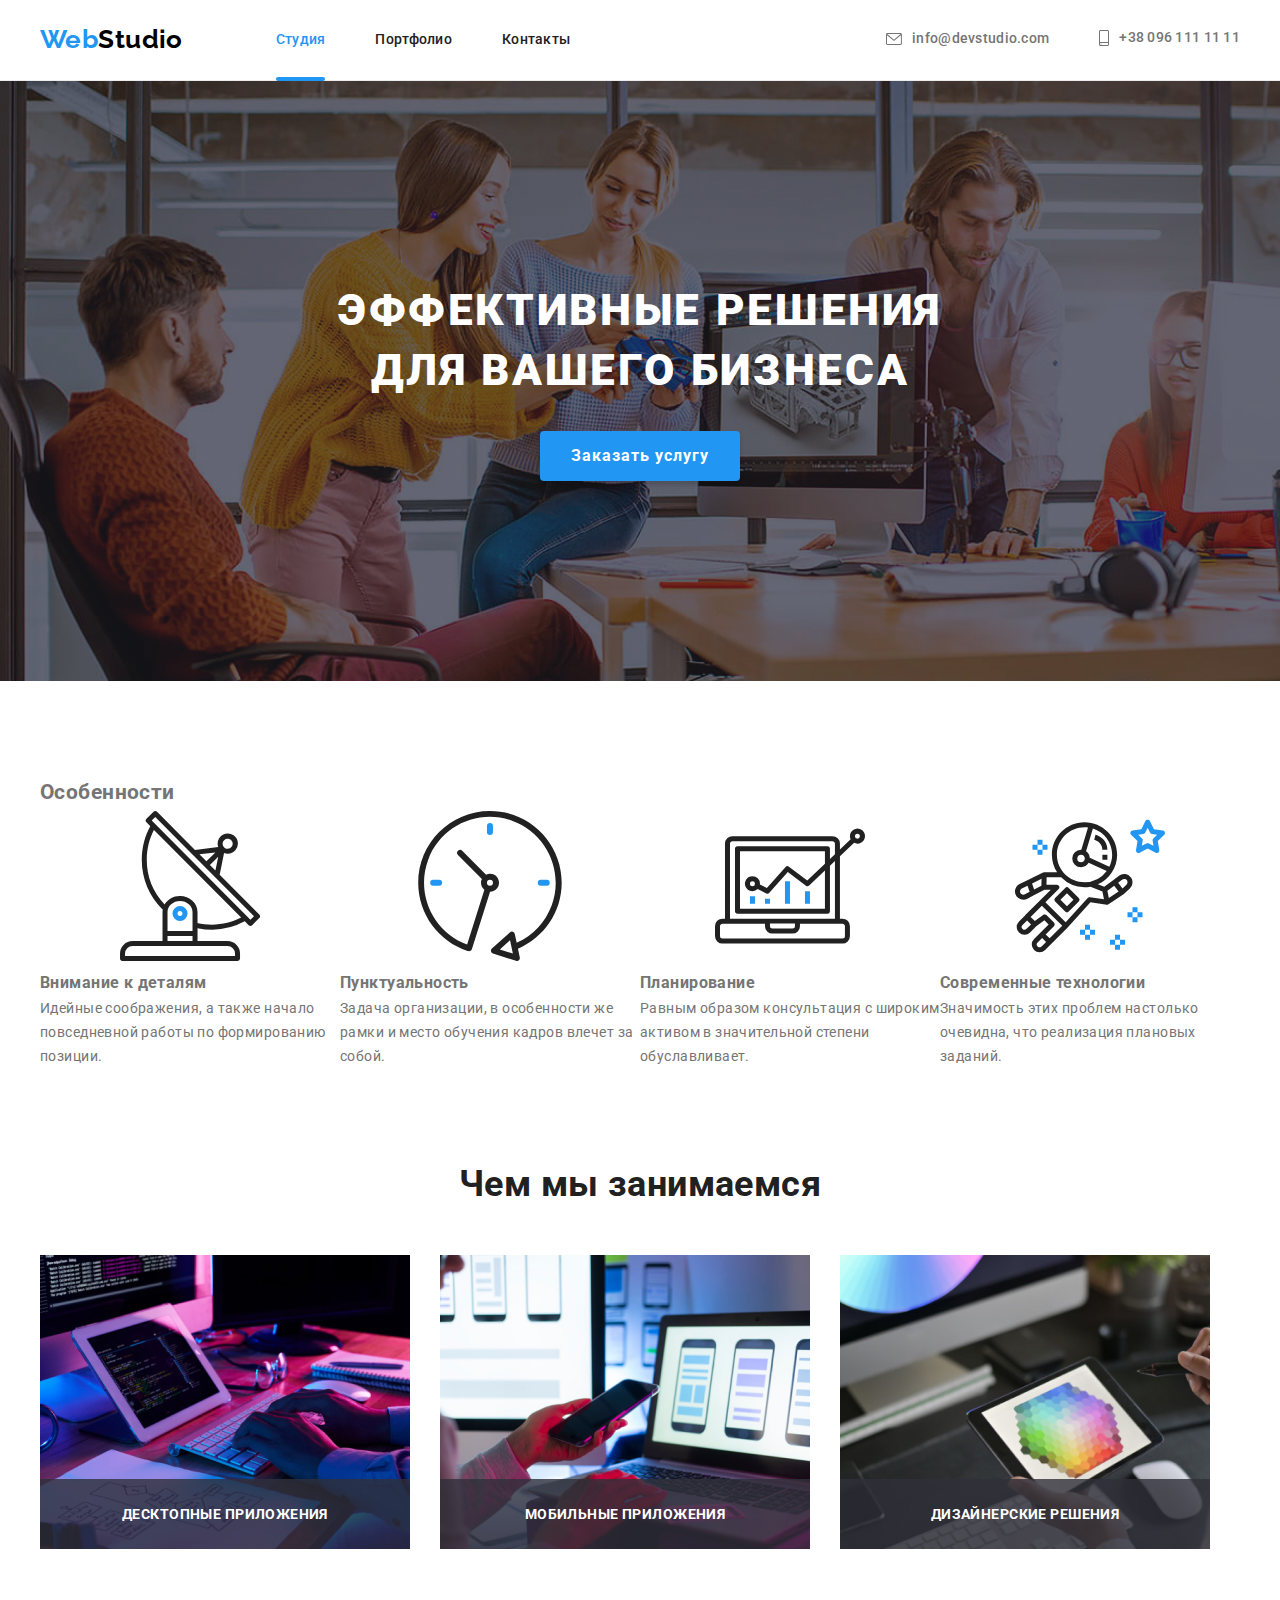
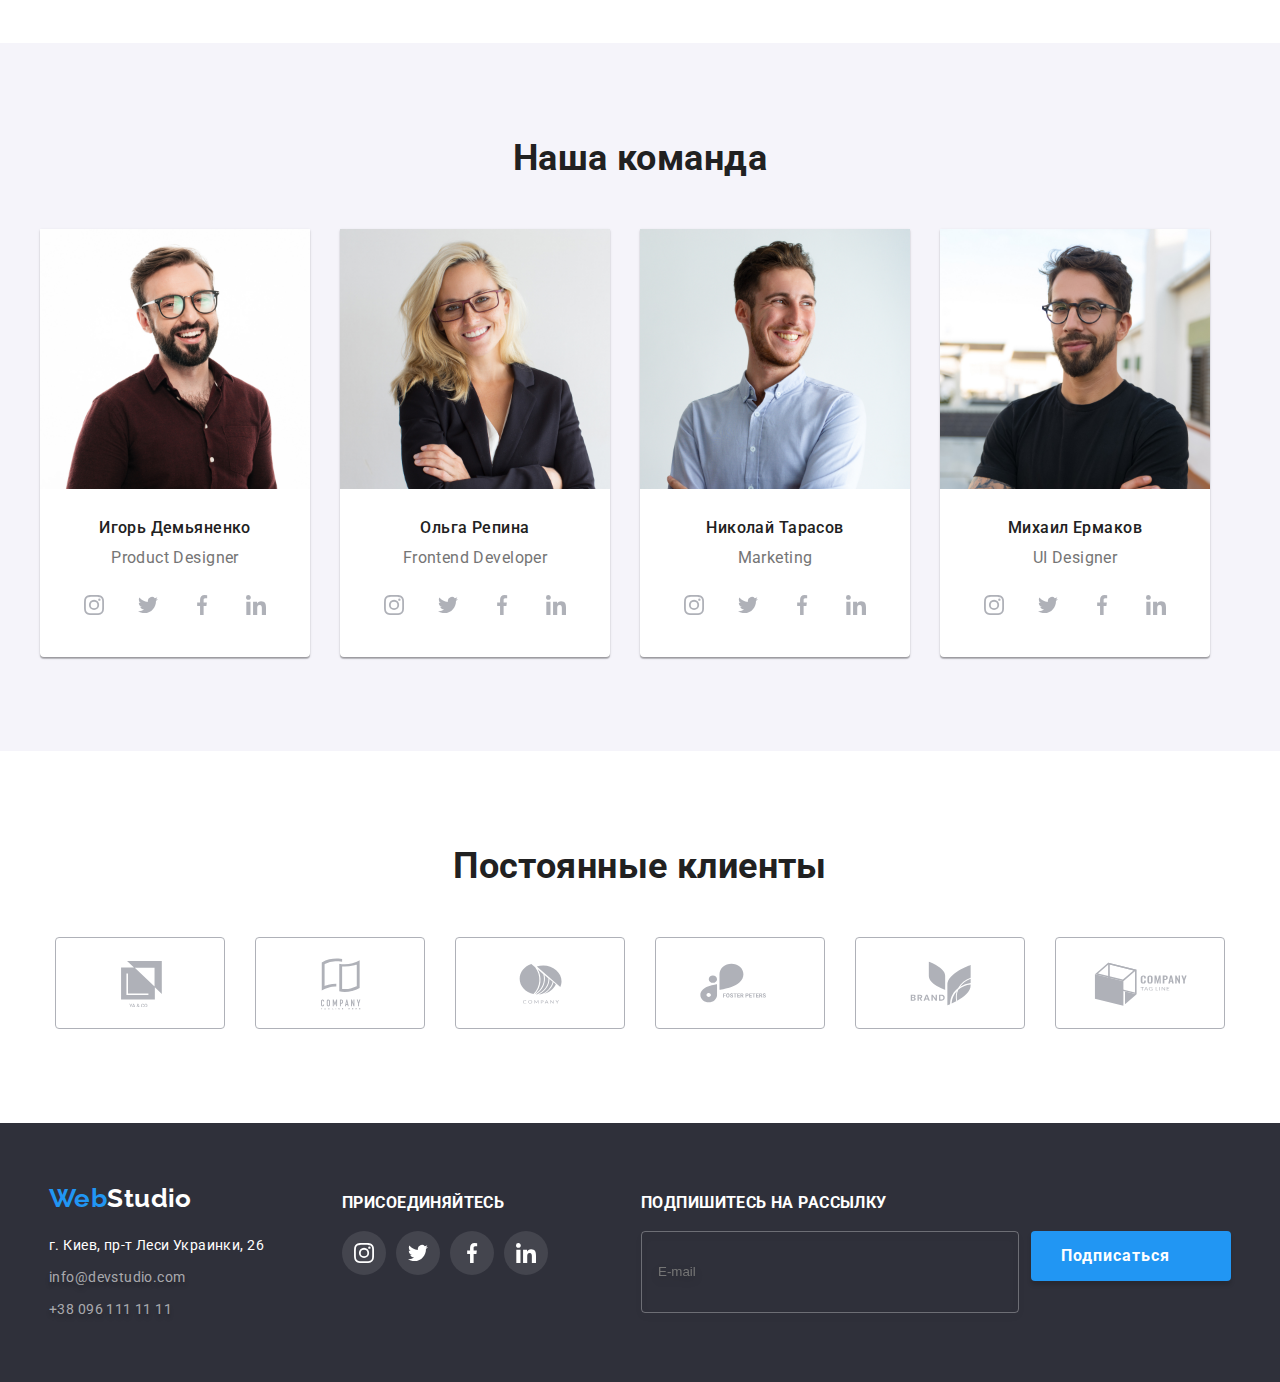
==== index.html @ e89a973f "зміни" ====
<!DOCTYPE html>
<html lang="ru">

<head>
    <meta charset="UTF-8" />
    <meta http-equiv="X-UA-Compatible" content="IE=edge" />
    <meta name="viewport" content="width=device-width, initial-scale=1.0" />
    <title>Студия</title>
    <link rel="preconnect" href="https://fonts.googleapis.com" />
    <link rel="preconnect" href="https://fonts.gstatic.com" crossorigin />
    <link href="https://fonts.googleapis.com/css2?family=Raleway:wght@700&family=Roboto:wght@400;500;700;900&display=swap" rel="stylesheet" />
    <link rel="stylesheet" href="https://cdnjs.cloudflare.com/ajax/libs/modern-normalize/1.1.0/modern-normalize.min.css" integrity="sha512-wpPYUAdjBVSE4KJnH1VR1HeZfpl1ub8YT/NKx4PuQ5NmX2tKuGu6U/JRp5y+Y8XG2tV+wKQpNHVUX03MfMFn9Q==" crossorigin="anonymous" referrerpolicy="no-referrer"
    />
    <link rel="stylesheet" href="css/main.min.css" />
</head>

<body>
    <!-- Шапка -->
    <header class="header">
        <div class="container">
            <!-- Навигация по сайту -->
            <a href="./index.html" class="logo" lang="en">
                <span class="logo__accent">Web</span>Studio
            </a>
            <nav>
                <ul class="site-nav">
                    <li class="site-nav__item"><a href="./index.html" class="site-nav__link site-nav__link--current">Студия</a></li>
                    <li class="site-nav__item"><a href="./portfolio.html" class="site-nav__link">Портфолио</a></li>
                    <li class="site-nav__item"><a href="#" class="site-nav__link">Контакты</a></li>
                </ul>
            </nav>
            <ul class="contact-nav">
                <li class="contact-nav__item">
                    <a href="mailto:info@devstudio.com" class="contact-nav__link">
                        <svg class="contact-nav__icon contact-nav__icon--mail">
                      <use href="./images/icons.svg#veicon-enlope-hover"></use>
                    </svg> info@devstudio.com
                    </a>
                </li>
                <li class="contact-nav__item">
                    <a href="tel:+380961111111" class="contact-nav__link">
                        <svg class="contact-nav__icon contact-nav__icon--tel">
                      <use href="./images/icons.svg#icon-smartphone"></use>
                    </svg> +38 096 111 11 11
                    </a>
                </li>
            </ul>
        </div>
    </header>

    <!-- Раздел с уникальным контентом -->
    <main>
        <!-- Блок герой -->
        <section class="hero">
            <h1 class="hero__title">
                Эффективные решения<br /> для вашего бизнеса
            </h1>
            <button type="button" class="button" data-modal-open>Заказать услугу</button>
        </section>

        <!-- Секция 'Особенности' -->
        <section class="section">
            <div class="container">
                <h2 class="section-title hide">Особенности</h2>
                <ul class="features">
                    <li class="item">
                        <div class="bg-color-features">
                            <svg class="icon-features">
                  <use href="./images/icons.svg#icon-antenna"></use>
                </svg>
                        </div>
                        <h3 class="title">Внимание к деталям</h3>
                        <p class="text">
                            Идейные соображения, а также начало повседневной работы по формированию позиции.
                        </p>
                    </li>
                    <li class="item">
                        <div class="bg-color-features">
                            <svg class="icon-features">
                  <use href="./images/icons.svg#icon-clock"></use>
                </svg>
                        </div>
                        <h3 class="title">Пунктуальность</h3>
                        <p class="text">
                            Задача организации, в особенности же рамки и место обучения кадров влечет за собой.
                        </p>
                    </li>
                    <li class="item">
                        <div class="bg-color-features">
                            <svg class="icon-features">
                  <use href="./images/icons.svg#icon-diagram"></use>
                </svg>
                        </div>
                        <h3 class="title">Планирование</h3>
                        <p class="text">
                            Равным образом консультация с широким активом в значительной степени обуславливает.
                        </p>
                    </li>
                    <li class="item">
                        <div class="bg-color-features">
                            <svg class="icon-features">
                  <use href="./images/icons.svg#icon-astronaut"></use>
                </svg>
                        </div>
                        <h3 class="title">Современные технологии</h3>
                        <p class="text">
                            Значимость этих проблем настолько очевидна, что реализация плановых заданий.
                        </p>
                    </li>
                </ul>
            </div>
        </section>
        <!-- Секция 'Чем мы занимаемся' -->
        <section class="section">
            <div class="container">
                <h2 class="section__title">Чем мы занимаемся</h2>
                <ul class="our-work">
                    <li class="our-work__item">
                        <img src="images/work/backend.png" alt="Navigation" width="370" />
                        <div class="description">
                            <p class="description__text">Десктопные приложения</p>
                        </div>
                    </li>
                    <li class="our-work__item">
                        <img src="images/work/frontend.png" alt="Visualization" width="370" />
                        <div class="description">
                            <p class="description__text">Мобильные приложения</p>
                        </div>
                    </li>
                    <li class="our-work__item">
                        <img src="images/work/design.png" alt="Programming" width="370" />
                        <div class="description">
                            <p class="description__text">Дизайнерские решения</p>
                        </div>
                    </li>
                </ul>
            </div>
        </section>

        <!-- Секция 'Наша команда' -->
        <section class="section section--accent">
            <div class="container">
                <h2 class="section__title section__title--team">Наша команда</h2>
                <ul class="our-team">
                    <li class="our-team__item">
                        <article class="workers">
                            <img class="workers__photo" src="images/photo/product-designer.jpg" alt="Product Designer" width="270" />
                            <h3 class="workers__title">Игорь Демьяненко</h3>
                            <p class="workers__text" lang="en">Product Designer</p>
                            <ul class="colladge">
                                <li class="colladge__item">
                                    <a href="https://www.instagram.com/" class="colladge__link">
                                        <svg class="colladge__icon">
                        <use href="./images/icons.svg#icon-instagram"></use>
                      </svg>
                                    </a>
                                </li>
                                <li class="colladge__item">
                                    <a href="https://twitter.com/" class="colladge__link">
                                        <svg class="colladge__icon">
                        <use href="./images/icons.svg#icon-twitter"></use>
                      </svg>
                                    </a>
                                </li>
                                <li class="colladge__item">
                                    <a href="https://facebook.com/" class="colladge__link">
                                        <svg class="colladge__icon">
                        <use href="./images/icons.svg#icon-facebook"></use>
                      </svg>
                                    </a>
                                </li>
                                <li class="colladge__item">
                                    <a href="https://linkedin.com/" class="colladge__link">
                                        <svg class="colladge__icon">
                        <use href="./images/icons.svg#icon-linkedin"></use>
                      </svg>
                                    </a>
                                </li>
                            </ul>
                        </article>
                    </li>
                    <li class="our-team__item">
                        <article class="workers">
                            <img class="workers__photo" src="images/photo/frontend-developer.jpg" alt="Frontend Developer" width="270" />
                            <h3 class="workers__title">Ольга Репина</h3>
                            <p class="workers__text" lang="en">Frontend Developer</p>
                            <ul class="colladge">
                                <li class="colladge__item">
                                    <a href="https://www.instagram.com/" class="colladge__link">
                                        <svg class="colladge__icon">
                        <use href="./images/icons.svg#icon-instagram"></use>
                      </svg>
                                    </a>
                                </li>
                                <li class="colladge__item">
                                    <a href="https://twitter.com/" class="colladge__link">
                                        <svg class="colladge__icon">
                        <use href="./images/icons.svg#icon-twitter"></use>
                      </svg>
                                    </a>
                                </li>
                                <li class="colladge__item">
                                    <a href="https://facebook.com/" class="colladge__link">
                                        <svg class="colladge__icon">
                        <use href="./images/icons.svg#icon-facebook"></use>
                      </svg>
                                    </a>
                                </li>
                                <li class="colladge__item">
                                    <a href="https://linkedin.com/" class="colladge__link">
                                        <svg class="colladge__icon">
                        <use href="./images/icons.svg#icon-linkedin"></use>
                      </svg>
                                    </a>
                                </li>
                            </ul>
                        </article>
                    </li>
                    <li class="our-team__item">
                        <article class="workers">
                            <img class="workers__photo" src="images/photo/marketing.jpg" alt="Marketing" width="270" />
                            <h3 class="workers__title">Николай Тарасов</h3>
                            <p class="workers__text" lang="en">Marketing</p>
                            <ul class="colladge">
                                <li class="colladge__item">
                                    <a href="https://www.instagram.com/" class="colladge__link">
                                        <svg class="colladge__icon">
                        <use href="./images/icons.svg#icon-instagram"></use>
                      </svg>
                                    </a>
                                </li>
                                <li class="colladge__item">
                                    <a href="https://twitter.com/" class="colladge__link">
                                        <svg class="colladge__icon">
                        <use href="./images/icons.svg#icon-twitter"></use>
                      </svg>
                                    </a>
                                </li>
                                <li class="colladge__item">
                                    <a href="https://facebook.com/" class="colladge__link">
                                        <svg class="colladge__icon">
                        <use href="./images/icons.svg#icon-facebook"></use>
                      </svg>
                                    </a>
                                </li>
                                <li class="colladge__item">
                                    <a href="https://linkedin.com/" class="colladge__link">
                                        <svg class="colladge__icon">
                        <use href="./images/icons.svg#icon-linkedin"></use>
                      </svg>
                                    </a>
                                </li>
                            </ul>
                        </article>
                    </li>
                    <li class="our-team__item">
                        <article class="workers">
                            <img class="workers__photo" src="images/photo/ui-designer.jpg" alt="UI Designer" width="270" />
                            <h3 class="workers__title">Михаил Ермаков</h3>
                            <p class="workers__text" lang="en">UI Designer</p>
                            <ul class="colladge">
                                <li class="colladge__item">
                                    <a href="https://www.instagram.com/" class="colladge__link">
                                        <svg class="colladge__icon">
                        <use href="./images/icons.svg#icon-instagram"></use>
                      </svg>
                                    </a>
                                </li>
                                <li class="colladge__item">
                                    <a href="https://twitter.com/" class="colladge__link">
                                        <svg class="colladge__icon">
                        <use href="./images/icons.svg#icon-twitter"></use>
                      </svg>
                                    </a>
                                </li>
                                <li class="colladge__item">
                                    <a href="https://facebook.com/" class="colladge__link">
                                        <svg class="colladge__icon">
                        <use href="./images/icons.svg#icon-facebook"></use>
                      </svg>
                                    </a>
                                </li>
                                <li class="colladge__item">
                                    <a href="https://linkedin.com/" class="colladge__link">
                                        <svg class="colladge__icon">
                        <use href="./images/icons.svg#icon-linkedin"></use>
                      </svg>
                                    </a>
                                </li>
                            </ul>
                        </article>
                    </li>
                </ul>
            </div>
        </section>

        <!-- Секция 'Постоянные клиенты' -->
        <section class="section">
            <div class="container">
                <h2 class="section__title">Постоянные клиенты</h2>
                <ul class="client-list">
                    <li class="client-list__item">
                        <a href="#" class="client-list__link">
                            <svg class="client-list__icon client-list__icon--corp1">
                  <use href="./images/icons.svg#icon-group1"></use>
                </svg>
                        </a>
                    </li>
                    <li class="client-list__item">
                        <a href="#" class="client-list__link">
                            <svg class="client-list__icon client-list__icon--corp2">
                  <use href="./images/icons.svg#icon-group2"></use>
                </svg>
                        </a>
                    </li>
                    <li class="client-list__item">
                        <a href="#" class="client-list__link">
                            <svg class="client-list__icon client-list__icon--corp3">
                  <use href="./images/icons.svg#icon-group3"></use>
                </svg>
                        </a>
                    </li>
                    <li class="client-list__item">
                        <a href="#" class="client-list__link">
                            <svg class="client-list__icon client-list__icon--corp4">
                  <use href="./images/icons.svg#icon-group4"></use>
                </svg>
                        </a>
                    </li>
                    <li class="client-list__item">
                        <a href="#" class="client-list__link">
                            <svg class="client-list__icon client-list__icon--corp5">
                  <use href="./images/icons.svg#icon-group5"></use>
                </svg>
                        </a>
                    </li>
                    <li class="client-list__item">
                        <a href="#" class="client-list__link">
                            <svg class="client-list__icon client-list__icon--corp6">
                  <use href="./images/icons.svg#icon-group6"></use>
                </svg>
                        </a>
                    </li>
                </ul>
            </div>
        </section>
    </main>


    <!-- Подвал -->
    <footer class="footer">
        <div class="container">
            <div class="connection">
                <a href="./index.html" class="logo logo__foot" lang="en">
                    <span class="logo__accent">Web</span>Studio</a>
                <address>
          <ul class="address">
            <li class="address__item">
              <a href="https://goo.gl/maps/6MaBWdPsoocgWnQo9" class="address__link">
                г. Киев, пр-т Леси Украинки, 26</a
              >
            </li>
            <li class="address__item">
              <a href="mailto:info@devstudio.com" class="address__link--opacity">info@devstudio.com</a>
            </li>
            <li class="address__item">
              <a href="tel:+380961111111" class="address__link--opacity">+38 096 111 11 11</a></li>
          </ul>
        </address>
            </div>
            <div class="join-us">
                <h3 class="join-us__title">Присоединяйтесь</h3>
                <ul class="colladge-join">
                    <li class="colladge-join__item">
                        <a href="https://www.instagram.com/" class="colladge-join__link">
                            <svg class="colladge-join__icon">
                <use href="./images/icons.svg#icon-instagram"></use>
              </svg>
                        </a>
                    </li>
                    <li class="colladge-join__item">
                        <a href="https://twitter.com/" class="colladge-join__link">
                            <svg class="colladge-join__icon">
                <use href="./images/icons.svg#icon-twitter"></use>
              </svg>
                        </a>
                    </li>
                    <li class="colladge-join__item">
                        <a href="https://facebook.com/" class="colladge-join__link">
                            <svg class="colladge-join__icon">
                <use href="./images/icons.svg#icon-facebook"></use>
              </svg>
                        </a>
                    </li>
                    <li class="colladge-join__item">
                        <a href="https://linkedin.com/" class="colladge-join__link">
                            <svg class="colladge-join__icon">
                <use href="./images/icons.svg#icon-linkedin"></use>
              </svg>
                        </a>
                    </li>
                </ul>
            </div>
            <form class="subscribe">
                <h3 class="subscribe__title">Подпишитесь на рассылку</h3>
                <div class="subscribe__field">
                    <label class="subscribe__label">
            <input type="email" name="email" class="subscribe__input" placeholder="E-mail" />
          </label>
                    <button type="submit" class="button subscribe__button">
            <span class="subscribe__button--text">
              Подписаться
              <svg class="subscribe__icon">
                <use href="./images/icons.svg#telegram"></use>
              </svg>
            </span>
          </button>
                </div>
            </form>
        </div>
    </footer>


    <div class="backdrop is-hidden" data-modal>
        <div class="modal">
            <button type="button" class="modal__button" data-modal-close>
            <svg class="modal__close-icon">
              <use href="./images/close.svg#icon-close"></use>
            </svg>
          </button>

            <form class="form js-speaker-form">
                <h2 class="form__title">Оставьте свои данные, мы вам перезвоним</h2>

                <label class="form-field">
              <span class="form-field__text">Имя</span>
              <input class="form-field__input" type="text" name="name" />
              <svg class="form-field__icon">
                <use href="./images/check.svg#icon-person"></use>
              </svg>
            </label>

                <label class="form-field">
              <span class="form-field__text">Телефон</span>
              <input class="form-field__input" type="tel" name="tel" />
              <svg class="form-field__icon">
                <use href="./images/check.svg#icon-phone"></use>
              </svg>
            </label>

                <label class="form-field">
              <span class="form-field__text">Почта</span>
              <input class="form-field__input" type="email" name="email" />
              <svg class="form-field__icon">
                <use href="./images/check.svg#icon-email"></use>
              </svg>
            </label>

                <label class="comment-field">
              <span class="comment-field__text">Комментарий</span> 
              <textarea class="comment-field__comment" name="comment" id="comment" rows="6" placeholder="Введите текст"></textarea>
            </label>

                <label class="icon-check-mark">
              <input class="icon-check-mark__input" type="checkbox" name="icon-check-mark" />
              <span class="icon-check-mark"></span>
              <span class="icon-check-mark__text">Соглашаюсь с рассылкой и принимаю <a href="#" class="icon-check-mark__link">Условия договора</a></span>
            </label>

                <button type="submit" class="button form__button">Отправить</button>
            </form>
        </div>
    </div>
    <script src="./js/modal.js"></script>
</body>

</html>
---- css/main.min.css ----
body{margin:auto;background-color:#fff;color:#757575;font-family:Roboto,sans-serif;font-size:14px;font-weight:400;letter-spacing:.03em}h1,h2,h3,h4,h5,h6,p,ul{margin-top:0;margin-bottom:0}ul{padding:0;list-style:none}.container{width:1200px;margin:0 auto;padding-left:15px;padding-right:15px}.button{text-align:center;color:#fff;background-color:#2196f3;-webkit-box-shadow:0px 4px 4px rgba(0,0,0,.15);box-shadow:0px 4px 4px rgba(0,0,0,.15);font-family:Roboto,sans-serif;font-weight:700;font-size:16px;line-height:1.87;letter-spacing:.06em;cursor:pointer;border:none;border-radius:4px;padding:10px 30px;margin:0 auto;width:200px;height:50px;-webkit-transition:color 250ms cubic-bezier(0.4, 0, 0.2, 1),background-color 250ms cubic-bezier(0.4, 0, 0.2, 1);-o-transition:color 250ms cubic-bezier(0.4, 0, 0.2, 1),background-color 250ms cubic-bezier(0.4, 0, 0.2, 1);transition:color 250ms cubic-bezier(0.4, 0, 0.2, 1),background-color 250ms cubic-bezier(0.4, 0, 0.2, 1)}.button:hover,.button:focus{color:#2196f3;background-color:#fff}.logo{color:#000;font-family:Raleway,sans-serif;font-weight:700;font-size:26px;line-height:1.2;text-decoration:none}.section{margin:auto;color:var(--primary-text-color);line-height:1.71;margin-bottom:94px}.section--accent{background-color:#f5f4fa}.section__title{color:#212121;font-weight:700;font-size:36px;line-height:1.17;text-align:center;margin-bottom:50px}.section__title--hide{display:none}.section__title--team{padding-top:94px}.section--portfolio{margin-bottom:0}.header{border-bottom:1px solid #ececec}.header .container{display:-webkit-box;display:-ms-flexbox;display:flex;-webkit-box-align:center;-ms-flex-align:center;align-items:center;-webkit-box-pack:start;-ms-flex-pack:start;justify-content:flex-start}.logo__accent{color:#2196f3}.site-nav{display:-webkit-box;display:-ms-flexbox;display:flex;margin-left:93px}.site-nav__item{position:relative}.site-nav__item:not(:last-child){margin-right:50px}.site-nav__link{display:block;padding-top:32px;padding-bottom:32px;color:#212121;font-weight:500;line-height:1.14;letter-spacing:.02em;text-decoration:none}.site-nav__link:hover,.site-nav__link:focus{color:#2196f3}.site-nav__link--current{color:#2196f3}.site-nav__link--current::after{content:"";position:absolute;width:100%;height:4px;left:0;bottom:-1px;background-color:#2196f3;border-radius:2px}.contact-nav{display:-webkit-box;display:-ms-flexbox;display:flex;margin-left:auto;-webkit-box-align:center;-ms-flex-align:center;align-items:center;padding-left:0}.contact-nav__item:last-child{margin-left:50px}.contact-nav__link{display:-webkit-inline-box;display:-ms-inline-flexbox;display:inline-flex;-webkit-box-align:center;-ms-flex-align:center;align-items:center;color:#757575;font-weight:500;line-height:1.14;letter-spacing:.02em;text-decoration:none;-webkit-transition:color 250ms cubic-bezier(0.4, 0, 0.2, 1);-o-transition:color 250ms cubic-bezier(0.4, 0, 0.2, 1);transition:color 250ms cubic-bezier(0.4, 0, 0.2, 1)}.contact-nav__link:hover,.contact-nav__link:focus{color:#2196f3}.contact-nav__link:hover .contact-nav__icon--mail,.contact-nav__link:focus .contact-nav__icon--mail{fill:#2196f3}.contact-nav__link:hover .contact-nav__icon--tel,.contact-nav__link:focus .contact-nav__icon--tel{fill:#2196f3}.contact-nav__icon{margin-right:10px;fill:#757575;-webkit-transition:fill 250ms cubic-bezier(0.4, 0, 0.2, 1);-o-transition:fill 250ms cubic-bezier(0.4, 0, 0.2, 1);transition:fill 250ms cubic-bezier(0.4, 0, 0.2, 1)}.contact-nav__icon--mail{width:16px;height:12px}.contact-nav__icon--tel{width:10px;height:16px}.hero{margin:auto;background-color:#2f303a;text-align:center;height:600px;margin-bottom:94px;max-width:1600px;height:600px;background-image:-webkit-gradient(linear, left top, right top, from(rgba(47, 48, 58, 0.4)), to(rgba(47, 48, 58, 0.4))),url(../images/hero.jpg);background-image:-o-linear-gradient(left, rgba(47, 48, 58, 0.4), rgba(47, 48, 58, 0.4)),url(../images/hero.jpg);background-image:linear-gradient(to right, rgba(47, 48, 58, 0.4), rgba(47, 48, 58, 0.4)),url(../images/hero.jpg)}.hero__title{color:#fff;font-weight:900;font-size:44px;line-height:1.36;letter-spacing:.06em;text-transform:uppercase;padding-top:200px;margin-bottom:30px}.features{display:-webkit-box;display:-ms-flexbox;display:flex;width:calc((100% - 90px) / 4);color:#757575}.features__item{min-width:270px}.features__item:not(:last-child){margin-right:30px}.features__title{color:#212121;font-size:14px;line-height:1.14;font-weight:700;text-transform:uppercase;margin-bottom:10px}.features__wrap{display:-webkit-inline-box;display:-ms-inline-flexbox;display:inline-flex;width:270px;background:#f5f4fa;border-radius:4px;margin-bottom:30px}.features__icon{width:70px;height:70px;margin:25px 100px}.our-work{display:-webkit-box;display:-ms-flexbox;display:flex}.our-work__item{position:relative;display:-webkit-inline-box;display:-ms-inline-flexbox;display:inline-flex}.our-work__item:not(:last-child){margin-right:30px}.description{position:absolute;width:100%;height:70px;left:0;bottom:0;background:rgba(47,48,58,.8)}.description__text{padding:27px 82px;font-weight:700;line-height:16px;text-align:center;text-transform:uppercase;color:#fff}.our-team{display:-webkit-box;display:-ms-flexbox;display:flex;padding-bottom:94px;color:#757575;font-size:16px;line-height:19px}.our-team__item{background:#fff;-webkit-box-shadow:0px 1px 3px rgba(0,0,0,.12),0px 1px 1px rgba(0,0,0,.14),0px 2px 1px rgba(0,0,0,.2);box-shadow:0px 1px 3px rgba(0,0,0,.12),0px 1px 1px rgba(0,0,0,.14),0px 2px 1px rgba(0,0,0,.2);border-radius:0px 0px 4px 4px}.our-team__item:not(:last-child){margin-right:30px}.workers__title{text-align:center;color:#212121;font-weight:500;font-size:16px;line-height:18.75px;margin-bottom:10px}.workers__photo{display:block;margin-bottom:30px}.workers__text{text-align:center;margin-bottom:16px}.colladge{display:-webkit-box;display:-ms-flexbox;display:flex;-webkit-box-pack:center;-ms-flex-pack:center;justify-content:center;padding-bottom:30px}.colladge__link{display:-webkit-inline-box;display:-ms-inline-flexbox;display:inline-flex;width:44px;height:44px;background-size:contain;border-radius:50%;background-color:#fff;-webkit-transition:background-color 250ms cubic-bezier(0.4, 0, 0.2, 1);-o-transition:background-color 250ms cubic-bezier(0.4, 0, 0.2, 1);transition:background-color 250ms cubic-bezier(0.4, 0, 0.2, 1)}.colladge__link:hover,.colladge__link:focus{background-color:#2196f3}.colladge__link:hover .colladge__icon,.colladge__link:focus .colladge__icon{fill:#fff}.colladge__icon{width:20px;height:20px;margin:12px;fill:#afb1b8;-webkit-transition:fill 250ms cubic-bezier(0.4, 0, 0.2, 1);-o-transition:fill 250ms cubic-bezier(0.4, 0, 0.2, 1);transition:fill 250ms cubic-bezier(0.4, 0, 0.2, 1)}.colladge__item:not(:last-child){margin-right:10px}.client-list{display:-webkit-box;display:-ms-flexbox;display:flex;-webkit-box-pack:center;-ms-flex-pack:center;justify-content:center}.client-list__item:not(:last-child){margin-right:30px}.client-list__link{display:block;width:170px;height:92px;border:1px solid;color:#afb1b8;-webkit-box-sizing:border-box;box-sizing:border-box;border-radius:4px;-webkit-transition:color 250ms cubic-bezier(0.4, 0, 0.2, 1);-o-transition:color 250ms cubic-bezier(0.4, 0, 0.2, 1);transition:color 250ms cubic-bezier(0.4, 0, 0.2, 1)}.client-list__link:hover,.client-list__link:focus{color:#2196f3}.client-list__link:hover .client-list__icon--corp1,.client-list__link:focus .client-list__icon--corp1,.client-list__link:hover .client-list__icon--corp2,.client-list__link:focus .client-list__icon--corp2,.client-list__link:hover .client-list__icon--corp3,.client-list__link:focus .client-list__icon--corp3,.client-list__link:hover .client-list__icon--corp4,.client-list__link:focus .client-list__icon--corp4,.client-list__link:hover .client-list__icon--corp5,.client-list__link:focus .client-list__icon--corp5,.client-list__link:hover .client-list__icon--corp6,.client-list__link:focus .client-list__icon--corp6{fill:#2196f3}.client-list__icon{fill:#afb1b8;-webkit-transition:fill 250ms cubic-bezier(0.4, 0, 0.2, 1);-o-transition:fill 250ms cubic-bezier(0.4, 0, 0.2, 1);transition:fill 250ms cubic-bezier(0.4, 0, 0.2, 1)}.client-list__icon--corp1{width:41px;height:46.7px;margin:23px 65px}.client-list__icon--corp2{width:40px;height:52px;margin:20px 65px}.client-list__icon--corp3{width:43px;height:41px;margin:25px 63px}.client-list__icon--corp4{width:84px;height:40px;margin:25px 43px}.client-list__icon--corp5{width:62px;height:45px;margin:23px 54px}.client-list__icon--corp6{width:94px;height:44px;margin:24px 38px}.footer{background-color:#2f303a}.footer .container{display:-webkit-box;display:-ms-flexbox;display:flex;-webkit-box-pack:center;-ms-flex-pack:center;justify-content:center}.connection{display:inline-block}.logo__foot{color:#fff;display:inline-block;padding-top:60px;margin-bottom:20px}.address{display:-webkit-box;display:-ms-flexbox;display:flex;-webkit-box-orient:vertical;-webkit-box-direction:normal;-ms-flex-direction:column;flex-direction:column;font-style:normal;padding-bottom:60px}.address__link{color:#fff;font-style:inherit;line-height:1.71;text-decoration:none}.address__link:hover,.address__link:focus{color:#fff}.address__link--opacity{color:rgba(255,255,255,.6);line-height:1.71;text-decoration:none;text-shadow:0px 4px 4px rgba(0,0,0,.25)}.address__item:not(:last-child){margin-bottom:8px}.join-us{padding:72px 0 100px 78px}.join-us__title{font-weight:700;line-height:16px;text-transform:uppercase;color:#fff;margin-bottom:20px}.colladge-join{display:-webkit-box;display:-ms-flexbox;display:flex}.colladge-join__item:not(:last-child){margin-right:10px}.colladge-join__link{display:-webkit-box;display:-ms-flexbox;display:flex;border-radius:50%;background-color:rgba(255,255,255,.1);-webkit-transition:background-color 250ms cubic-bezier(0.4, 0, 0.2, 1);-o-transition:background-color 250ms cubic-bezier(0.4, 0, 0.2, 1);transition:background-color 250ms cubic-bezier(0.4, 0, 0.2, 1)}.colladge-join__link:hover,.colladge-join__link:focus{background-color:#2196f3}.colladge-join__icon{width:20px;height:20px;margin:12px;fill:#fff}.subscribe{display:-webkit-box;display:-ms-flexbox;display:flex;-webkit-box-orient:vertical;-webkit-box-direction:normal;-ms-flex-direction:column;flex-direction:column;font-weight:700;line-height:16px;text-transform:uppercase;color:#fff;padding-top:72px;padding-left:93px}.subscribe__title{margin-bottom:20px}.subscribe__field{display:-webkit-inline-box;display:-ms-inline-flexbox;display:inline-flex}.subscribe__field::-webkit-input-placeholder{font-size:16px;line-height:1.25;display:-webkit-box;display:flex;-webkit-box-align:center;align-items:center;color:rgba(255,255,255,.6)}.subscribe__field::-moz-placeholder{font-size:16px;line-height:1.25;display:flex;align-items:center;color:rgba(255,255,255,.6)}.subscribe__field:-ms-input-placeholder{font-size:16px;line-height:1.25;display:-ms-flexbox;display:flex;-ms-flex-align:center;align-items:center;color:rgba(255,255,255,.6)}.subscribe__field::-ms-input-placeholder{font-size:16px;line-height:1.25;display:-ms-flexbox;display:flex;-ms-flex-align:center;align-items:center;color:rgba(255,255,255,.6)}.subscribe__field::placeholder{font-size:16px;line-height:1.25;display:-webkit-box;display:-ms-flexbox;display:flex;-webkit-box-align:center;-ms-flex-align:center;align-items:center;color:rgba(255,255,255,.6)}.subscribe__label+.subscribe__button{margin-left:12px}.subscribe__input{width:358px;height:50px;padding-top:15px;padding-bottom:15px;padding-left:16px;border:1px solid rgba(255,255,255,.3);-webkit-filter:drop-shadow(0px 4px 4px rgba(0, 0, 0, 0.15));filter:drop-shadow(0px 4px 4px rgba(0, 0, 0, 0.15));border-radius:4px;background:transparent;color:#fff;outline:none}.subscribe__input:focus{border-color:#2196f3;-webkit-transition:border-color 250ms cubic-bezier(0.4, 0, 0.2, 1);-o-transition:border-color 250ms cubic-bezier(0.4, 0, 0.2, 1);transition:border-color 250ms cubic-bezier(0.4, 0, 0.2, 1)}.subscribe__button:hover .subscribe__icon,.subscribe__button:focus .subscribe__icon{fill:#2196f3}.subscribe__button--text{display:-webkit-box;display:-ms-flexbox;display:flex;-webkit-box-pack:center;-ms-flex-pack:center;justify-content:center;-webkit-box-align:center;-ms-flex-align:center;align-items:center}.subscribe__icon{width:24px;height:24px;fill:#fff;margin-left:10px;-webkit-transition:fill 250ms cubic-bezier(0.4, 0, 0.2, 1);-o-transition:fill 250ms cubic-bezier(0.4, 0, 0.2, 1);transition:fill 250ms cubic-bezier(0.4, 0, 0.2, 1)}.filter{display:-webkit-box;display:-ms-flexbox;display:flex;-webkit-box-pack:center;-ms-flex-pack:center;justify-content:center;padding-top:94px;margin-bottom:50px}.filter__item:not(:last-child){margin-right:8px}.filter__button{padding:6px 22px;text-align:center;color:#212121;background-color:#f5f4fa;font-family:Roboto,sans-serif;font-weight:500;font-size:16px;line-height:1.62;cursor:pointer;border:none;-webkit-box-shadow:none;box-shadow:none;border-radius:4px;-webkit-transition:color 250ms cubic-bezier(0.4, 0, 0.2, 1),background-color 250ms cubic-bezier(0.4, 0, 0.2, 1),-webkit-box-shadow 250ms cubic-bezier(0.4, 0, 0.2, 1);transition:color 250ms cubic-bezier(0.4, 0, 0.2, 1),background-color 250ms cubic-bezier(0.4, 0, 0.2, 1),-webkit-box-shadow 250ms cubic-bezier(0.4, 0, 0.2, 1);-o-transition:color 250ms cubic-bezier(0.4, 0, 0.2, 1),background-color 250ms cubic-bezier(0.4, 0, 0.2, 1),box-shadow 250ms cubic-bezier(0.4, 0, 0.2, 1);transition:color 250ms cubic-bezier(0.4, 0, 0.2, 1),background-color 250ms cubic-bezier(0.4, 0, 0.2, 1),box-shadow 250ms cubic-bezier(0.4, 0, 0.2, 1);transition:color 250ms cubic-bezier(0.4, 0, 0.2, 1),background-color 250ms cubic-bezier(0.4, 0, 0.2, 1),box-shadow 250ms cubic-bezier(0.4, 0, 0.2, 1),-webkit-box-shadow 250ms cubic-bezier(0.4, 0, 0.2, 1)}.filter__button:hover,.filter__button:focus{color:#fff;background-color:#2196f3;-webkit-box-shadow:0px 3px 1px rgba(0,0,0,.1),0px 1px 2px rgba(0,0,0,.08),0px 2px 2px rgba(0,0,0,.12);box-shadow:0px 3px 1px rgba(0,0,0,.1),0px 1px 2px rgba(0,0,0,.08),0px 2px 2px rgba(0,0,0,.12)}.card-set{display:-webkit-box;display:-ms-flexbox;display:flex;-ms-flex-wrap:wrap;flex-wrap:wrap;padding-bottom:94px;font-size:16px;line-height:1.87}.card-set__item{margin-right:30px;margin-bottom:30px;-webkit-box-shadow:none;box-shadow:none;-webkit-transition:-webkit-box-shadow 250ms cubic-bezier(0.4, 0, 0.2, 1);transition:-webkit-box-shadow 250ms cubic-bezier(0.4, 0, 0.2, 1);-o-transition:box-shadow 250ms cubic-bezier(0.4, 0, 0.2, 1);transition:box-shadow 250ms cubic-bezier(0.4, 0, 0.2, 1);transition:box-shadow 250ms cubic-bezier(0.4, 0, 0.2, 1), -webkit-box-shadow 250ms cubic-bezier(0.4, 0, 0.2, 1)}.card-set__item:nth-child(3n){margin-right:0}.card-set__item:nth-last-child(-n+3){margin-bottom:0}.card-set__item:hover,.card-set__item:focus{-webkit-box-shadow:0px 1px 1px rgba(0,0,0,.12),0px 4px 4px rgba(0,0,0,.06),1px 4px 6px rgba(0,0,0,.16);box-shadow:0px 1px 1px rgba(0,0,0,.12),0px 4px 4px rgba(0,0,0,.06),1px 4px 6px rgba(0,0,0,.16)}.project__link{position:relative;text-decoration:none;color:#757575;background:#fff;display:-webkit-inline-box;display:-ms-inline-flexbox;display:inline-flex;-webkit-box-orient:vertical;-webkit-box-direction:normal;-ms-flex-direction:column;flex-direction:column;width:370px}.project__link:hover .poster::before,.project__link:hover .poster__text,.project__link:focus .poster::before,.project__link:focus .poster__text{-webkit-transform:translateY(0);-ms-transform:translateY(0);transform:translateY(0)}.poster{position:relative;overflow:hidden;display:-webkit-inline-box;display:-ms-inline-flexbox;display:inline-flex}.poster::before{content:"";display:-webkit-inline-box;display:-ms-inline-flexbox;display:inline-flex;position:absolute;width:100%;height:100%;top:0;left:0;background:rgba(33,150,243,.9);-webkit-transform:translateY(calc(100% + 1px));-ms-transform:translateY(calc(100% + 1px));transform:translateY(calc(100% + 1px));-webkit-transition:-webkit-transform 250ms cubic-bezier(0.4, 0, 0.2, 1);transition:-webkit-transform 250ms cubic-bezier(0.4, 0, 0.2, 1);-o-transition:transform 250ms cubic-bezier(0.4, 0, 0.2, 1);transition:transform 250ms cubic-bezier(0.4, 0, 0.2, 1);transition:transform 250ms cubic-bezier(0.4, 0, 0.2, 1), -webkit-transform 250ms cubic-bezier(0.4, 0, 0.2, 1)}.poster__text{position:absolute;width:100%;height:100%;top:0;left:0;padding:63px 24px;font-weight:400;font-size:18px;line-height:1.56;color:#fff;-webkit-transform:translateY(100%);-ms-transform:translateY(100%);transform:translateY(100%);-webkit-transition:-webkit-transform 250ms cubic-bezier(0.4, 0, 0.2, 1);transition:-webkit-transform 250ms cubic-bezier(0.4, 0, 0.2, 1);-o-transition:transform 250ms cubic-bezier(0.4, 0, 0.2, 1);transition:transform 250ms cubic-bezier(0.4, 0, 0.2, 1);transition:transform 250ms cubic-bezier(0.4, 0, 0.2, 1), -webkit-transform 250ms cubic-bezier(0.4, 0, 0.2, 1)}.content{border-left:1px solid #eee;border-right:1px solid #eee;border-bottom:1px solid #eee;padding-top:20px}.content__title{color:#212121;font-weight:700;font-size:18px;line-height:2;letter-spacing:.06em;margin-bottom:2px;padding-left:24px}.content__text{padding-bottom:20px;padding-left:24px}.backdrop{position:fixed;top:0;left:0;width:100%;height:100%;background-color:rgba(0,0,0,.5)}.backdrop.is-hidden{opacity:0;pointer-events:none;visibility:hidden}.modal{position:absolute;top:50%;left:50%;-webkit-transform:translate(-50%, -50%);-ms-transform:translate(-50%, -50%);transform:translate(-50%, -50%);width:528px;height:581px;background-color:#fff}.modal__button{position:absolute;top:0;right:0;width:30px;height:30px;background:#fff;border:1px solid rgba(0,0,0,.1);-webkit-box-sizing:border-box;box-sizing:border-box;border-radius:50%;margin-right:8px;margin-top:8px;padding:0}.modal__button:hover,.modal__button:focus{cursor:pointer}.modal__button:hover .modal__close-icon,.modal__button:focus .modal__close-icon{fill:#2196f3;-webkit-transition:fill 250ms cubic-bezier(0.4, 0, 0.2, 1);-o-transition:fill 250ms cubic-bezier(0.4, 0, 0.2, 1);transition:fill 250ms cubic-bezier(0.4, 0, 0.2, 1)}.modal__close-icon{position:absolute;top:50;right:50;-webkit-transform:translate(-50%, -50%);-ms-transform:translate(-50%, -50%);transform:translate(-50%, -50%);width:11px;height:11px;fill:#000}.form{padding:40px 39px 40px 41px}.form__title{font-weight:700;font-size:20px;line-height:1.15;text-align:center;color:#212121;margin-bottom:12px}.form-field{position:relative;display:-webkit-box;display:-ms-flexbox;display:flex;-webkit-box-orient:vertical;-webkit-box-direction:normal;-ms-flex-direction:column;flex-direction:column;margin-bottom:10px}.form-field__text{font-weight:400;font-size:12px;line-height:1.16;letter-spacing:.01em;color:#757575;margin-bottom:4px}.form-field__input{height:40px;border:1px solid rgba(33,33,33,.2);border-radius:4px;padding-left:42px;outline:none}.form-field__input:focus{border-color:#2196f3;-webkit-transition:border-color 250ms cubic-bezier(0.4, 0, 0.2, 1);-o-transition:border-color 250ms cubic-bezier(0.4, 0, 0.2, 1);transition:border-color 250ms cubic-bezier(0.4, 0, 0.2, 1)}.form-field__input:focus+.form-field__icon{fill:#2196f3;-webkit-transition:fill 250ms cubic-bezier(0.4, 0, 0.2, 1);-o-transition:fill 250ms cubic-bezier(0.4, 0, 0.2, 1);transition:fill 250ms cubic-bezier(0.4, 0, 0.2, 1)}.form-field__icon{position:absolute;top:0;left:0;display:inline-block;width:18px;height:18px;margin-top:29px;margin-left:12px;fill:#000}.comment-field{display:-webkit-box;display:-ms-flexbox;display:flex;-webkit-box-orient:vertical;-webkit-box-direction:normal;-ms-flex-direction:column;flex-direction:column;margin-bottom:20px}.comment-field__text{font-size:12px;line-height:1.16;letter-spacing:.01em;color:#757575;margin-bottom:4px}.comment-field__comment{padding:12px 16px;border:1px solid rgba(33,33,33,.2);border-radius:4px;outline:none;resize:none}.comment-field__comment:focus{border-color:#2196f3;-webkit-transition:border-color 250ms cubic-bezier(0.4, 0, 0.2, 1);-o-transition:border-color 250ms cubic-bezier(0.4, 0, 0.2, 1);transition:border-color 250ms cubic-bezier(0.4, 0, 0.2, 1)}.comment-field__comment::-webkit-input-placeholder{font-weight:400;font-size:12px;line-height:1.16;letter-spacing:.01em;color:rgba(117,117,117,.5)}.comment-field__comment::-moz-placeholder{font-weight:400;font-size:12px;line-height:1.16;letter-spacing:.01em;color:rgba(117,117,117,.5)}.comment-field__comment:-ms-input-placeholder{font-weight:400;font-size:12px;line-height:1.16;letter-spacing:.01em;color:rgba(117,117,117,.5)}.comment-field__comment::-ms-input-placeholder{font-weight:400;font-size:12px;line-height:1.16;letter-spacing:.01em;color:rgba(117,117,117,.5)}.comment-field__comment::placeholder{font-weight:400;font-size:12px;line-height:1.16;letter-spacing:.01em;color:rgba(117,117,117,.5)}.agree{display:-webkit-box;display:-ms-flexbox;display:flex;-webkit-box-pack:center;-ms-flex-pack:center;justify-content:center;-webkit-box-align:center;-ms-flex-align:center;align-items:center;margin-bottom:30px}.agree__text{line-height:1.71;color:#757575}.agree__icon{display:-webkit-inline-box;display:-ms-inline-flexbox;display:inline-flex;width:16px;height:15px;border:2px solid #212121;border-radius:2px;cursor:pointer}.agree__icon+.agree__text{margin-left:7px}.agree__input{-webkit-appearance:none;-moz-appearance:none;appearance:none}.agree__input:checked+.agree__icon{border-color:#2196f3;background-color:#2196f3;background-image:url("../images/check.svg#check-icon");background-size:contain;background-origin:border-box}.agree__link{color:#2196f3}.form__button{display:block;margin-left:auto;margin-right:auto}.form__button:hover,.form__button:focus{color:#fff;background-color:#188ce8;-webkit-transition:background-color 250ms cubic-bezier(0.4, 0, 0.2, 1);-o-transition:background-color 250ms cubic-bezier(0.4, 0, 0.2, 1);transition:background-color 250ms cubic-bezier(0.4, 0, 0.2, 1)}/*# sourceMappingURL=main.min.css.map */
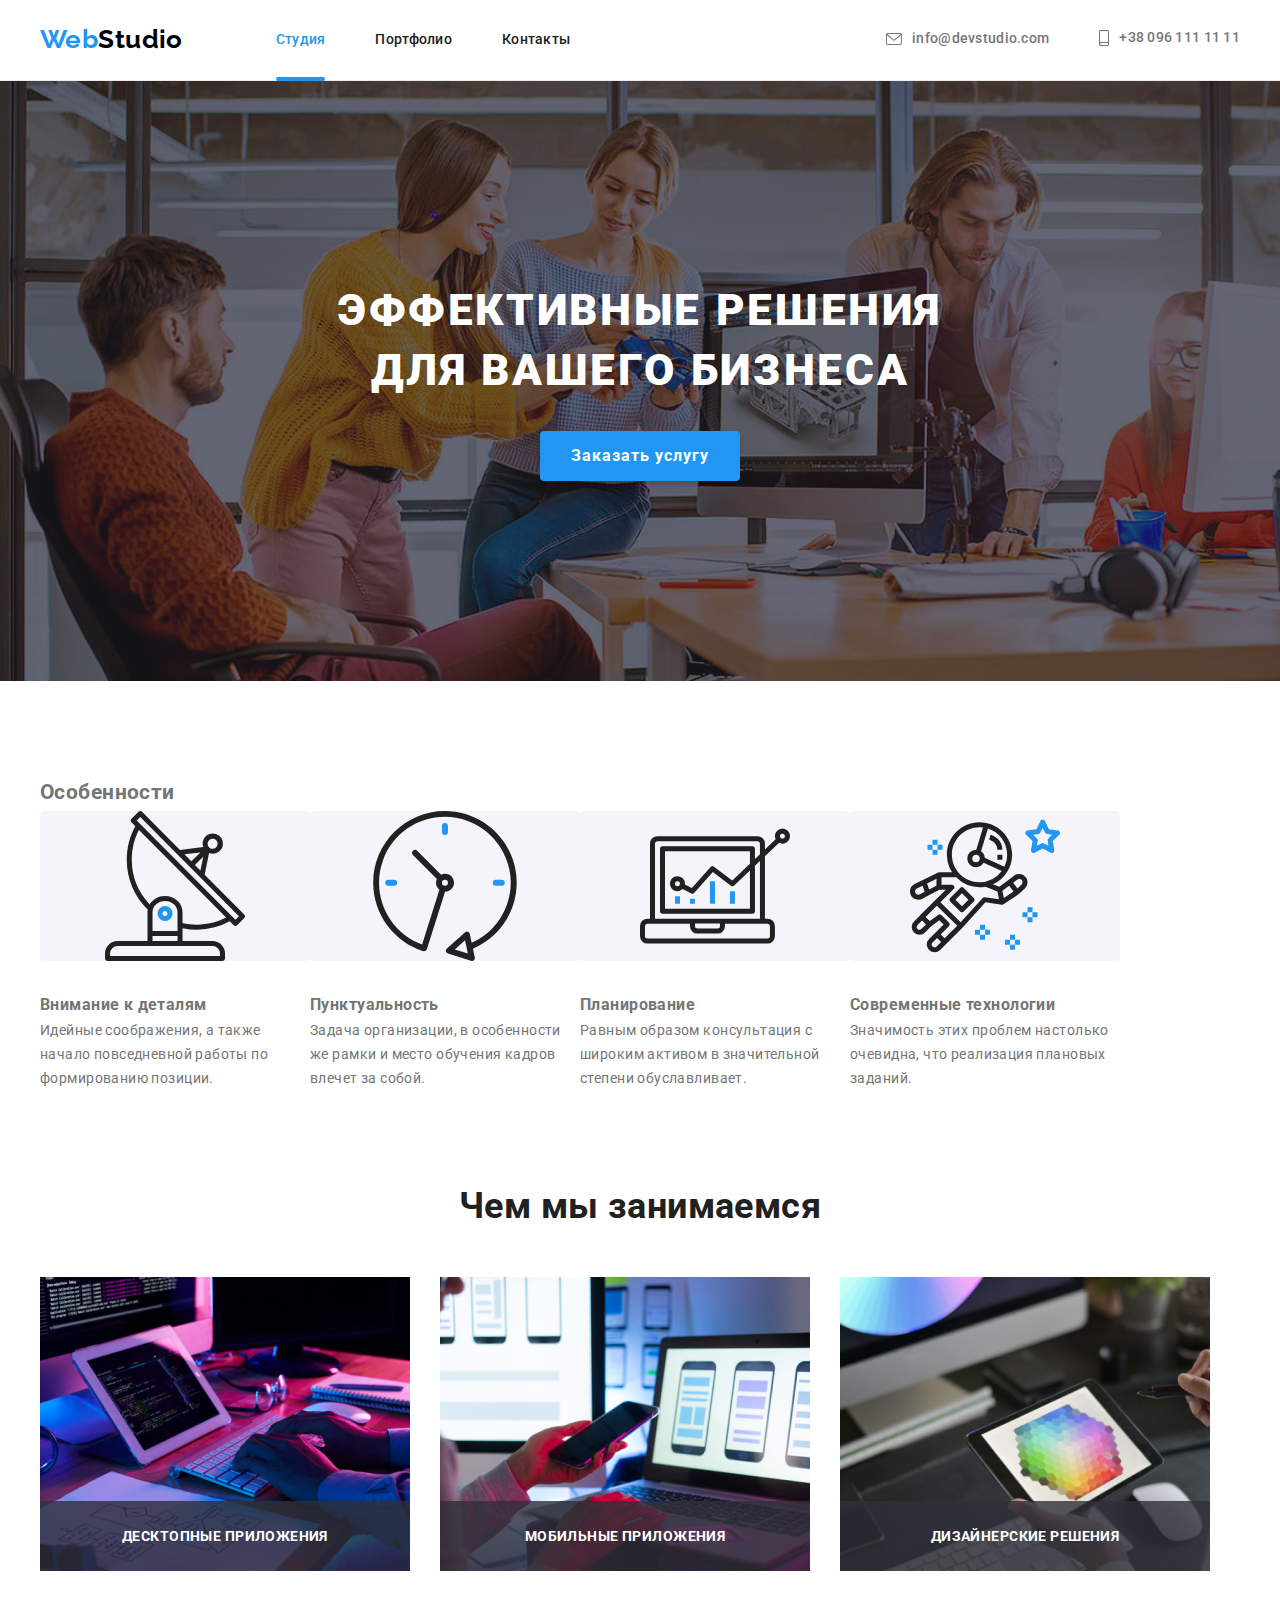
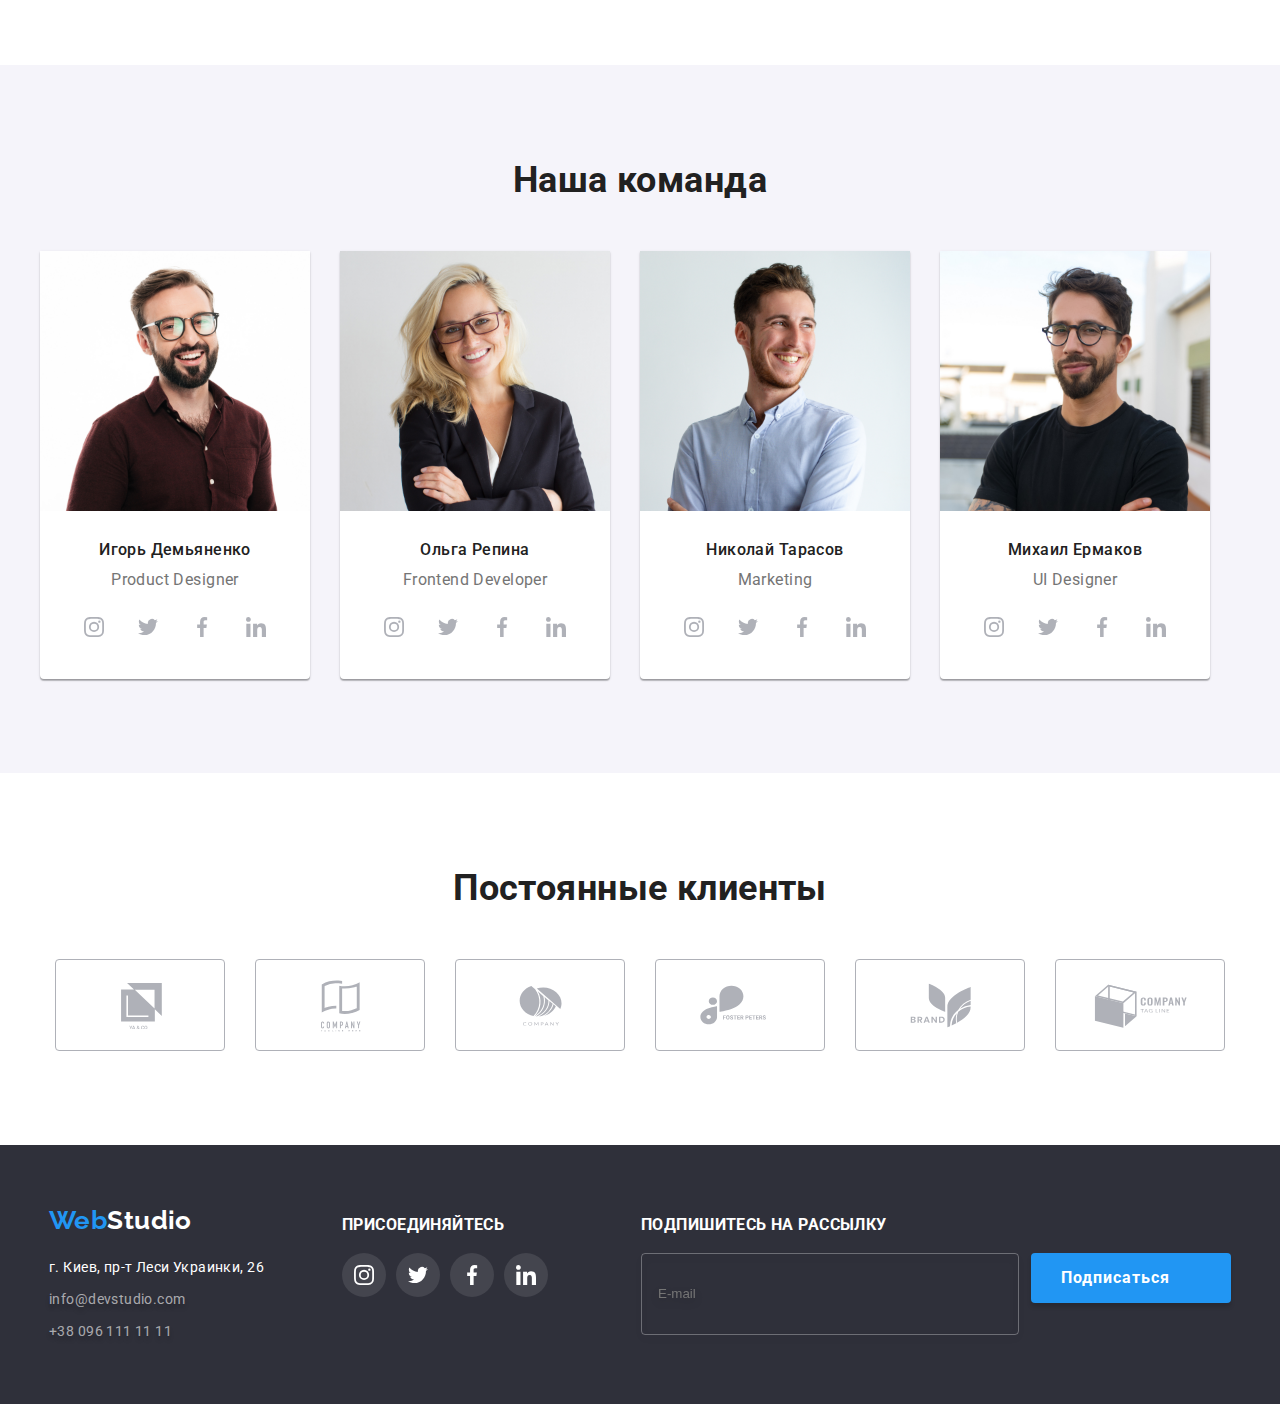
==== commit efaddc4d: "зауваження ментора" ====
--- a/index.html
+++ b/index.html
@@ -63,9 +63,9 @@
             <div class="container">
                 <h2 class="section-title hide">Особенности</h2>
                 <ul class="features">
-                    <li class="item">
-                        <div class="bg-color-features">
-                            <svg class="icon-features">
+                    <li class="features_item">
+                        <div class="features__wrap">
+                            <svg class="features_icon">
                   <use href="./images/icons.svg#icon-antenna"></use>
                 </svg>
                         </div>
@@ -74,9 +74,9 @@
                             Идейные соображения, а также начало повседневной работы по формированию позиции.
                         </p>
                     </li>
-                    <li class="item">
-                        <div class="bg-color-features">
-                            <svg class="icon-features">
+                    <li class="features_item">
+                        <div class="features__wrap">
+                            <svg class="features_icon">
                   <use href="./images/icons.svg#icon-clock"></use>
                 </svg>
                         </div>
@@ -85,9 +85,9 @@
                             Задача организации, в особенности же рамки и место обучения кадров влечет за собой.
                         </p>
                     </li>
-                    <li class="item">
-                        <div class="bg-color-features">
-                            <svg class="icon-features">
+                    <li class="features_item">
+                        <div class="features__wrap">
+                            <svg class="features_icon">
                   <use href="./images/icons.svg#icon-diagram"></use>
                 </svg>
                         </div>
@@ -96,9 +96,9 @@
                             Равным образом консультация с широким активом в значительной степени обуславливает.
                         </p>
                     </li>
-                    <li class="item">
-                        <div class="bg-color-features">
-                            <svg class="icon-features">
+                    <li class="features_item">
+                        <div class="features__wrap">
+                            <svg class="features_icon">
                   <use href="./images/icons.svg#icon-astronaut"></use>
                 </svg>
                         </div>
@@ -467,7 +467,7 @@
               <span class="icon-check-mark__text">Соглашаюсь с рассылкой и принимаю <a href="#" class="icon-check-mark__link">Условия договора</a></span>
             </label>
 
-                <button type="submit" class="button form__button">Отправить</button>
+                <button type="submit" class="button-1">Отправить</button>
             </form>
         </div>
     </div>
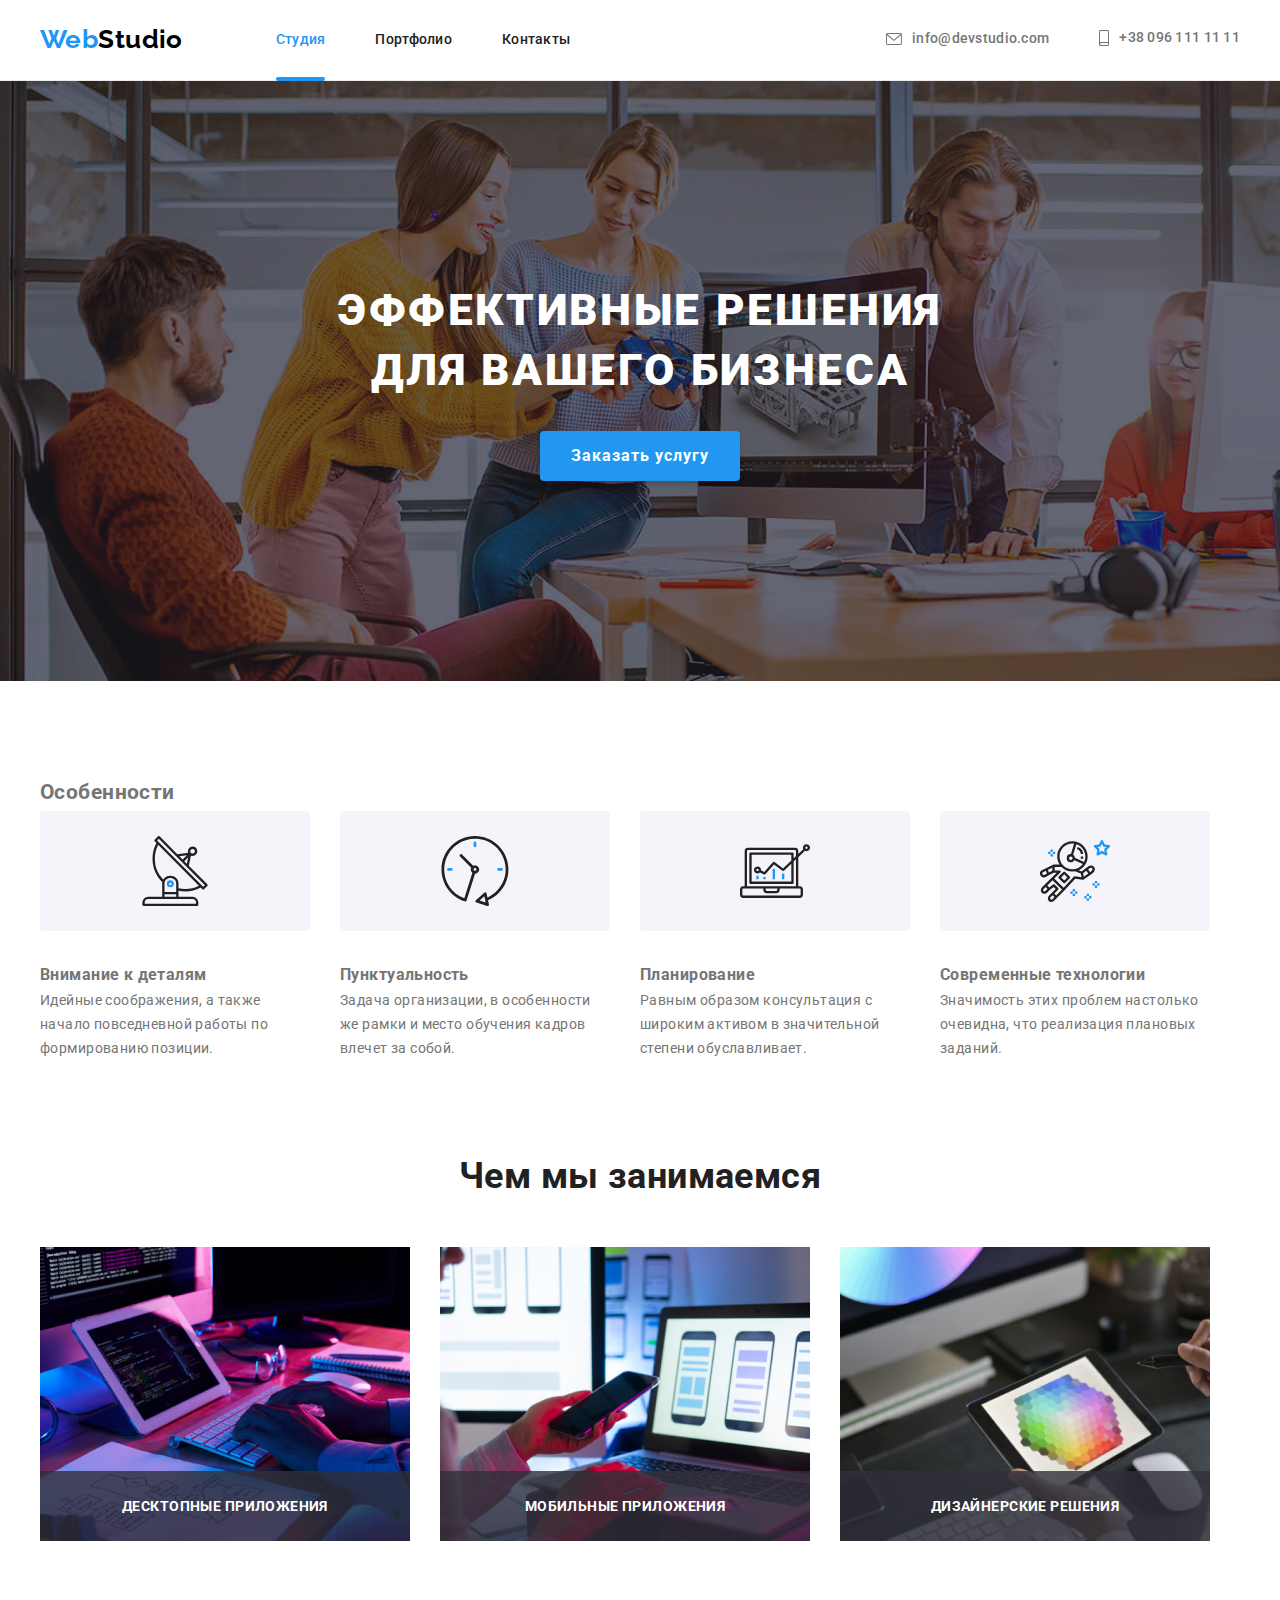
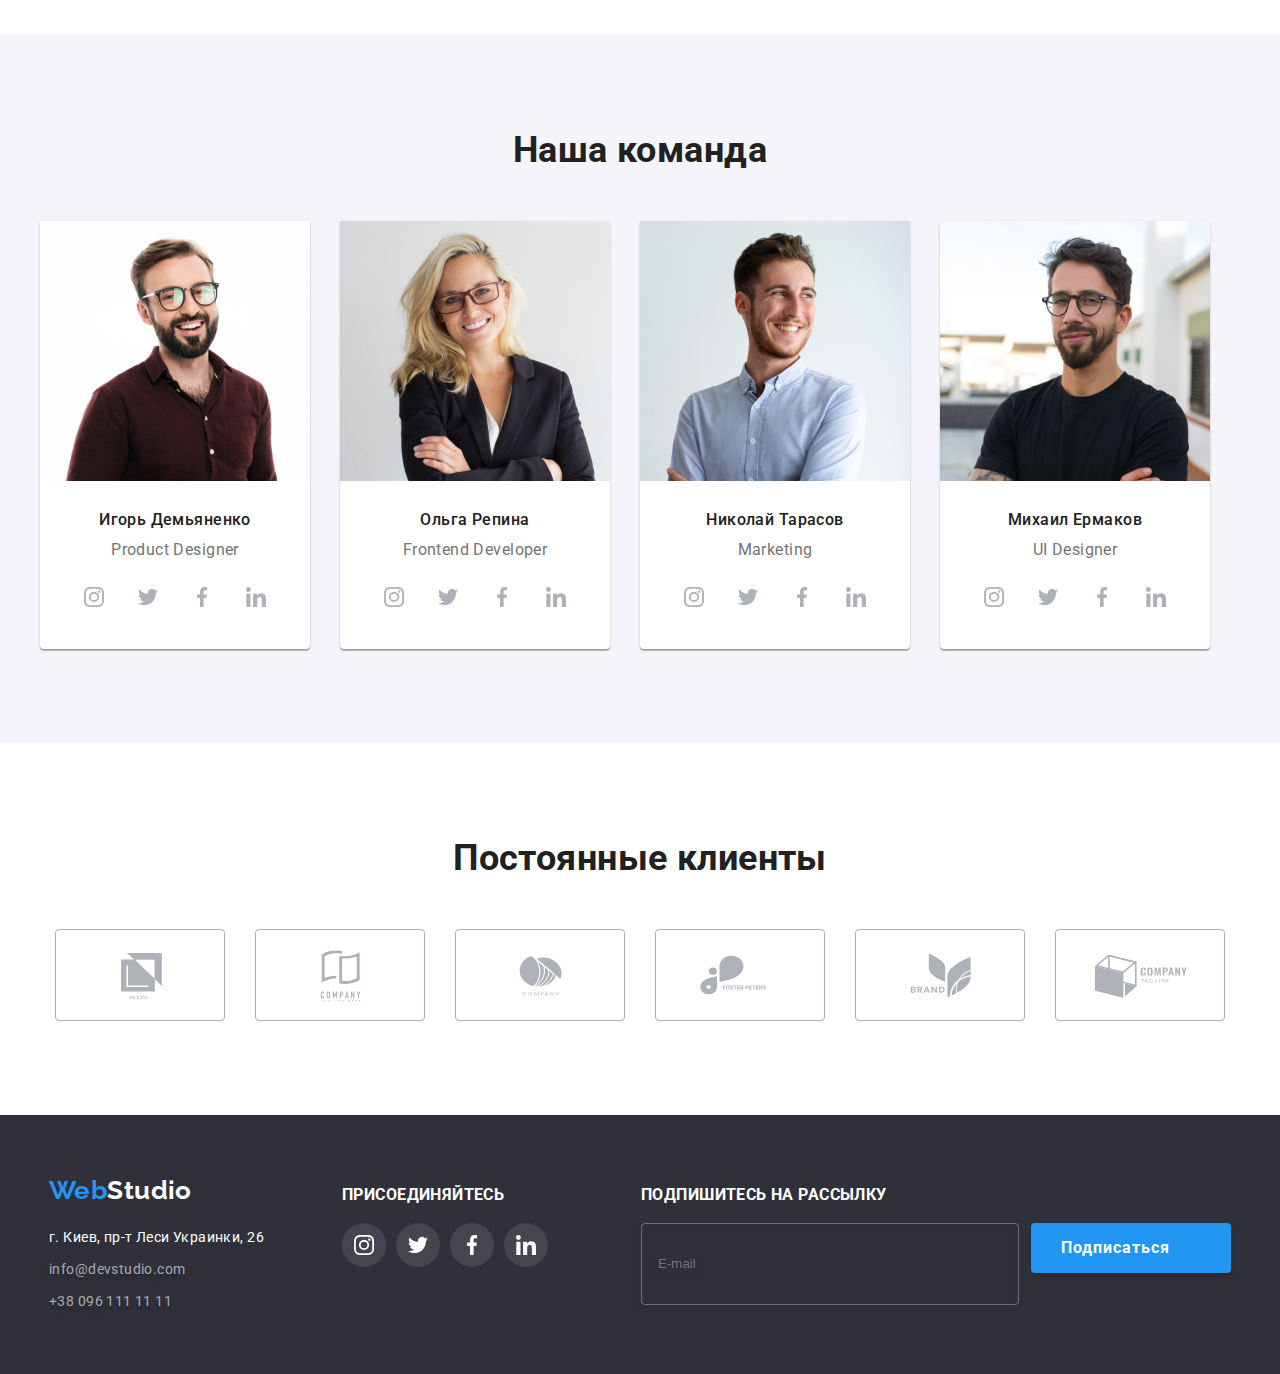
==== commit 34270dff: "правка" ====
--- a/index.html
+++ b/index.html
@@ -63,9 +63,9 @@
             <div class="container">
                 <h2 class="section-title hide">Особенности</h2>
                 <ul class="features">
-                    <li class="features_item">
+                    <li class="features__item">
                         <div class="features__wrap">
-                            <svg class="features_icon">
+                            <svg class="features__icon">
                   <use href="./images/icons.svg#icon-antenna"></use>
                 </svg>
                         </div>
@@ -74,9 +74,9 @@
                             Идейные соображения, а также начало повседневной работы по формированию позиции.
                         </p>
                     </li>
-                    <li class="features_item">
+                    <li class="features__item">
                         <div class="features__wrap">
-                            <svg class="features_icon">
+                            <svg class="features__icon">
                   <use href="./images/icons.svg#icon-clock"></use>
                 </svg>
                         </div>
@@ -85,9 +85,9 @@
                             Задача организации, в особенности же рамки и место обучения кадров влечет за собой.
                         </p>
                     </li>
-                    <li class="features_item">
+                    <li class="features__item">
                         <div class="features__wrap">
-                            <svg class="features_icon">
+                            <svg class="features__icon">
                   <use href="./images/icons.svg#icon-diagram"></use>
                 </svg>
                         </div>
@@ -96,9 +96,9 @@
                             Равным образом консультация с широким активом в значительной степени обуславливает.
                         </p>
                     </li>
-                    <li class="features_item">
+                    <li class="features__item">
                         <div class="features__wrap">
-                            <svg class="features_icon">
+                            <svg class="features__icon">
                   <use href="./images/icons.svg#icon-astronaut"></use>
                 </svg>
                         </div>
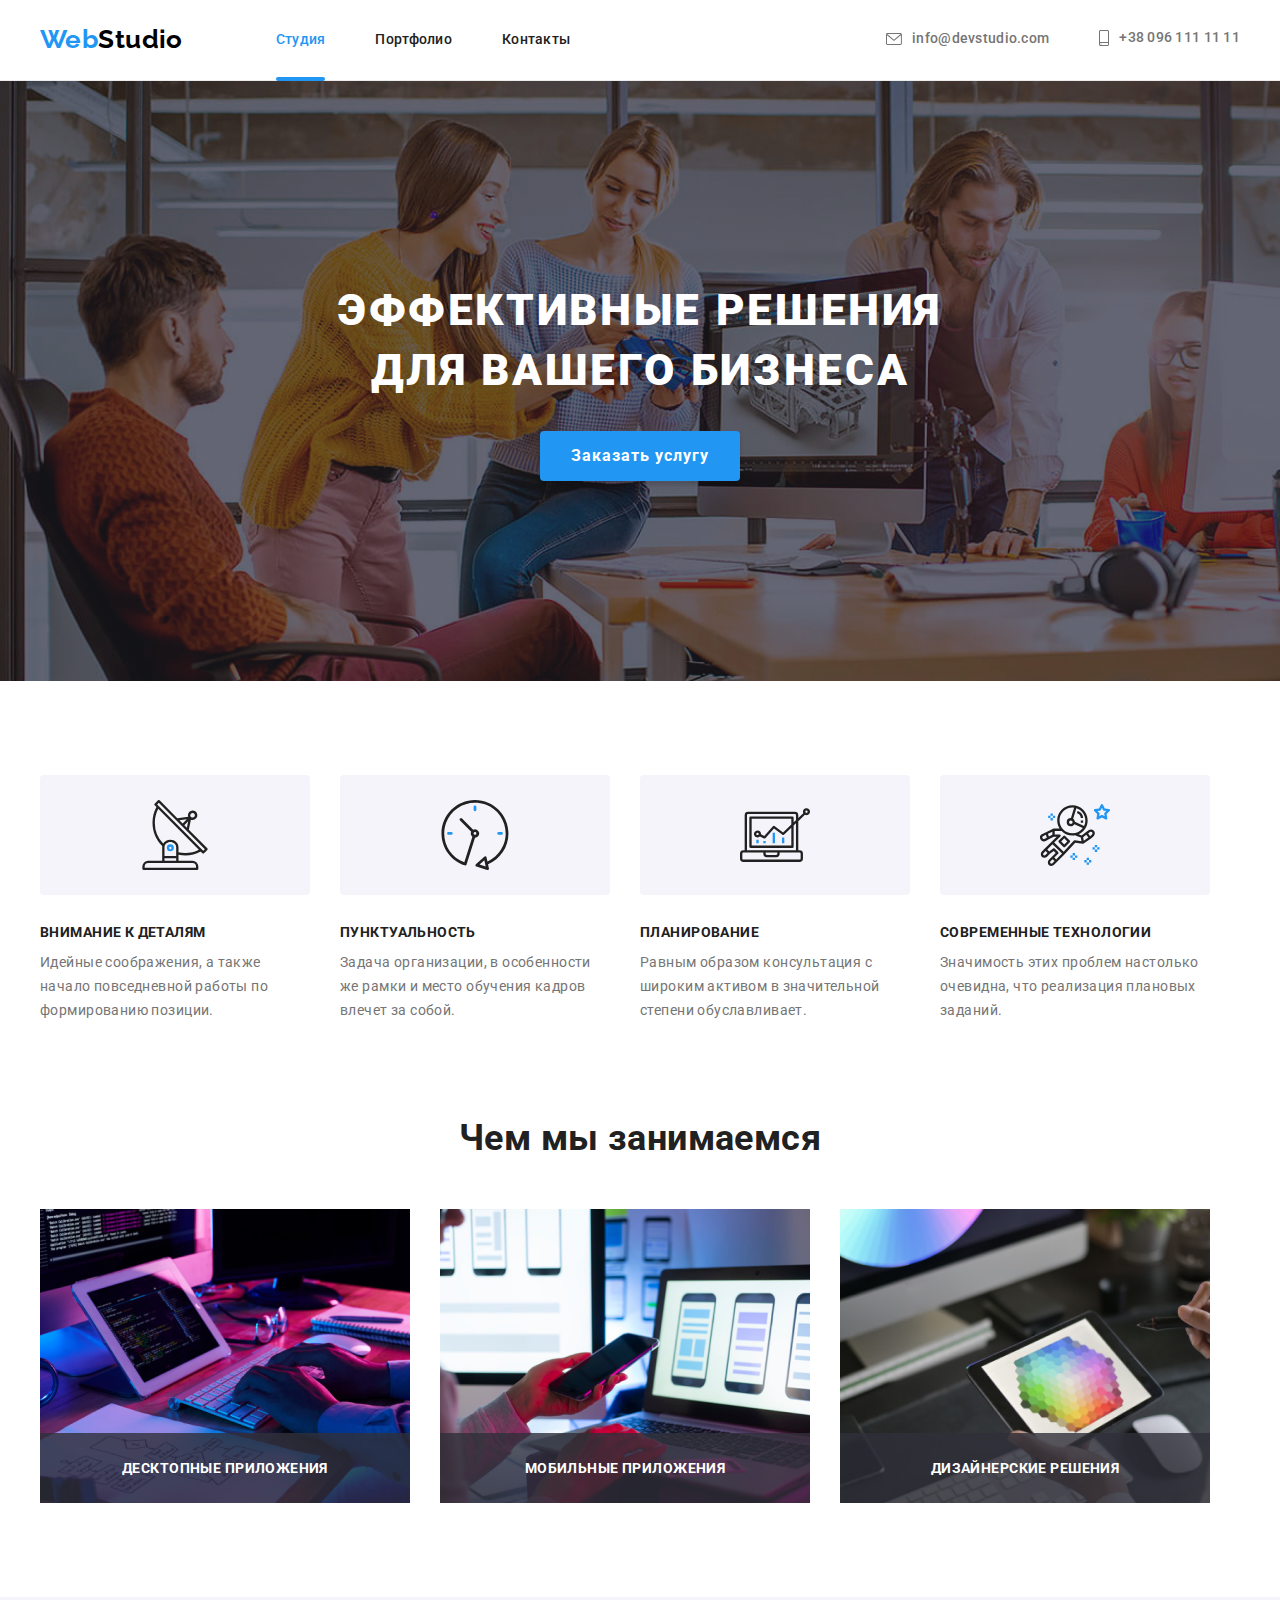
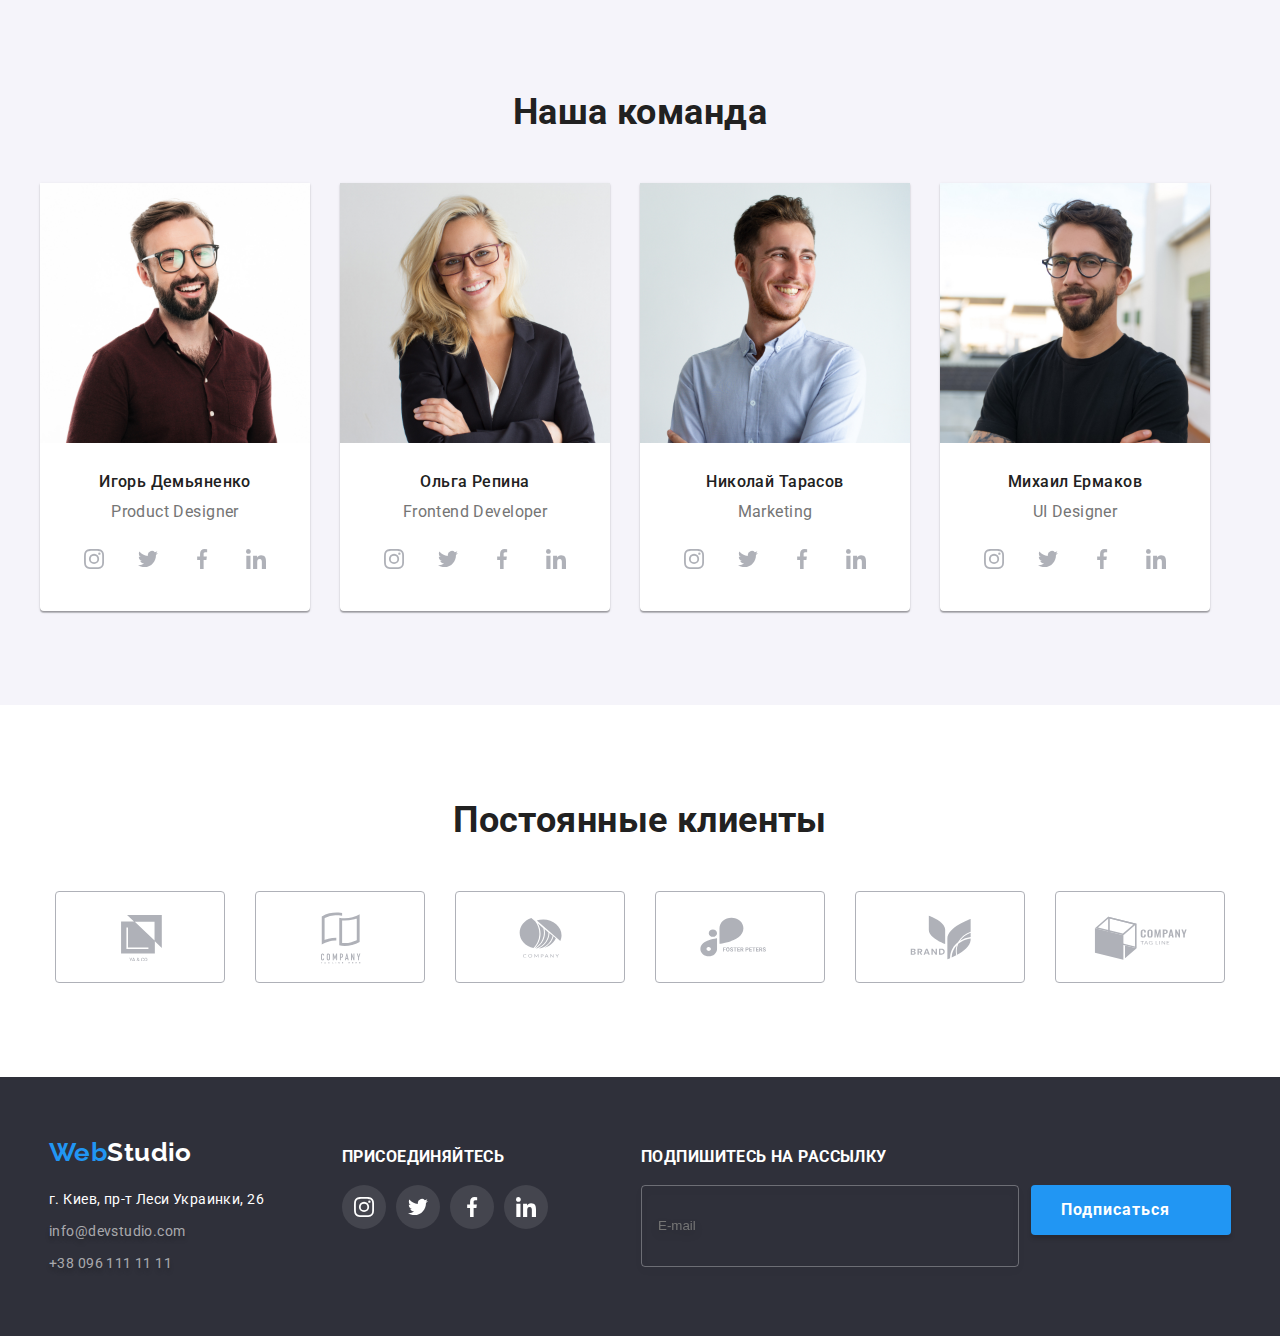
==== commit 30daacf8: "зміни в секції особливості" ====
--- a/index.html
+++ b/index.html
@@ -24,8 +24,12 @@
             </a>
             <nav>
                 <ul class="site-nav">
-                    <li class="site-nav__item"><a href="./index.html" class="site-nav__link site-nav__link--current">Студия</a></li>
-                    <li class="site-nav__item"><a href="./portfolio.html" class="site-nav__link">Портфолио</a></li>
+                    <li class="site-nav__item">
+                        <a href="./index.html" class="site-nav__link site-nav__link--current">Студия</a>
+                    </li>
+                    <li class="site-nav__item">
+                        <a href="./portfolio.html" class="site-nav__link">Портфолио</a>
+                    </li>
                     <li class="site-nav__item"><a href="#" class="site-nav__link">Контакты</a></li>
                 </ul>
             </nav>
@@ -33,15 +37,15 @@
                 <li class="contact-nav__item">
                     <a href="mailto:info@devstudio.com" class="contact-nav__link">
                         <svg class="contact-nav__icon contact-nav__icon--mail">
-                      <use href="./images/icons.svg#veicon-enlope-hover"></use>
-                    </svg> info@devstudio.com
+                <use href="./images/icons.svg#veicon-enlope-hover"></use>
+              </svg> info@devstudio.com
                     </a>
                 </li>
                 <li class="contact-nav__item">
                     <a href="tel:+380961111111" class="contact-nav__link">
                         <svg class="contact-nav__icon contact-nav__icon--tel">
-                      <use href="./images/icons.svg#icon-smartphone"></use>
-                    </svg> +38 096 111 11 11
+                <use href="./images/icons.svg#icon-smartphone"></use>
+              </svg> +38 096 111 11 11
                     </a>
                 </li>
             </ul>
@@ -61,49 +65,49 @@
         <!-- Секция 'Особенности' -->
         <section class="section">
             <div class="container">
-                <h2 class="section-title hide">Особенности</h2>
+                <h2 class="section__title section__title--hide">Особенности</h2>
                 <ul class="features">
                     <li class="features__item">
                         <div class="features__wrap">
                             <svg class="features__icon">
-                  <use href="./images/icons.svg#icon-antenna"></use>
-                </svg>
-                        </div>
-                        <h3 class="title">Внимание к деталям</h3>
-                        <p class="text">
+              <use href="./images/icons.svg#icon-antenna"></use>
+            </svg>
+                        </div>
+                        <h3 class="features__title">Внимание к деталям</h3>
+                        <p class="features__text">
                             Идейные соображения, а также начало повседневной работы по формированию позиции.
                         </p>
                     </li>
                     <li class="features__item">
                         <div class="features__wrap">
                             <svg class="features__icon">
-                  <use href="./images/icons.svg#icon-clock"></use>
-                </svg>
-                        </div>
-                        <h3 class="title">Пунктуальность</h3>
-                        <p class="text">
+              <use href="./images/icons.svg#icon-clock"></use>
+            </svg>
+                        </div>
+                        <h3 class="features__title">Пунктуальность</h3>
+                        <p class="features__text">
                             Задача организации, в особенности же рамки и место обучения кадров влечет за собой.
                         </p>
                     </li>
                     <li class="features__item">
                         <div class="features__wrap">
                             <svg class="features__icon">
-                  <use href="./images/icons.svg#icon-diagram"></use>
-                </svg>
-                        </div>
-                        <h3 class="title">Планирование</h3>
-                        <p class="text">
+              <use href="./images/icons.svg#icon-diagram"></use>
+            </svg>
+                        </div>
+                        <h3 class="features__title">Планирование</h3>
+                        <p class="features__text">
                             Равным образом консультация с широким активом в значительной степени обуславливает.
                         </p>
                     </li>
                     <li class="features__item">
                         <div class="features__wrap">
                             <svg class="features__icon">
-                  <use href="./images/icons.svg#icon-astronaut"></use>
-                </svg>
-                        </div>
-                        <h3 class="title">Современные технологии</h3>
-                        <p class="text">
+              <use href="./images/icons.svg#icon-astronaut"></use>
+            </svg>
+                        </div>
+                        <h3 class="features__title">Современные технологии</h3>
+                        <p class="features__text">
                             Значимость этих проблем настолько очевидна, что реализация плановых заданий.
                         </p>
                     </li>
@@ -461,8 +465,8 @@
               <textarea class="comment-field__comment" name="comment" id="comment" rows="6" placeholder="Введите текст"></textarea>
             </label>
 
-                <label class="icon-check-mark">
-              <input class="icon-check-mark__input" type="checkbox" name="icon-check-mark" />
+                <label class="agree">
+              <input class="checkbox" type="checkbox" name="icon-check-mark" />
               <span class="icon-check-mark"></span>
               <span class="icon-check-mark__text">Соглашаюсь с рассылкой и принимаю <a href="#" class="icon-check-mark__link">Условия договора</a></span>
             </label>
--- a/css/main.min.css
+++ b/css/main.min.css
@@ -1 +1,1244 @@
-body{margin:auto;background-color:#fff;color:#757575;font-family:Roboto,sans-serif;font-size:14px;font-weight:400;letter-spacing:.03em}h1,h2,h3,h4,h5,h6,p,ul{margin-top:0;margin-bottom:0}ul{padding:0;list-style:none}.container{width:1200px;margin:0 auto;padding-left:15px;padding-right:15px}.button{text-align:center;color:#fff;background-color:#2196f3;-webkit-box-shadow:0px 4px 4px rgba(0,0,0,.15);box-shadow:0px 4px 4px rgba(0,0,0,.15);font-family:Roboto,sans-serif;font-weight:700;font-size:16px;line-height:1.87;letter-spacing:.06em;cursor:pointer;border:none;border-radius:4px;padding:10px 30px;margin:0 auto;width:200px;height:50px;-webkit-transition:color 250ms cubic-bezier(0.4, 0, 0.2, 1),background-color 250ms cubic-bezier(0.4, 0, 0.2, 1);-o-transition:color 250ms cubic-bezier(0.4, 0, 0.2, 1),background-color 250ms cubic-bezier(0.4, 0, 0.2, 1);transition:color 250ms cubic-bezier(0.4, 0, 0.2, 1),background-color 250ms cubic-bezier(0.4, 0, 0.2, 1)}.button:hover,.button:focus{color:#2196f3;background-color:#fff}.logo{color:#000;font-family:Raleway,sans-serif;font-weight:700;font-size:26px;line-height:1.2;text-decoration:none}.section{margin:auto;color:var(--primary-text-color);line-height:1.71;margin-bottom:94px}.section--accent{background-color:#f5f4fa}.section__title{color:#212121;font-weight:700;font-size:36px;line-height:1.17;text-align:center;margin-bottom:50px}.section__title--hide{display:none}.section__title--team{padding-top:94px}.section--portfolio{margin-bottom:0}.header{border-bottom:1px solid #ececec}.header .container{display:-webkit-box;display:-ms-flexbox;display:flex;-webkit-box-align:center;-ms-flex-align:center;align-items:center;-webkit-box-pack:start;-ms-flex-pack:start;justify-content:flex-start}.logo__accent{color:#2196f3}.site-nav{display:-webkit-box;display:-ms-flexbox;display:flex;margin-left:93px}.site-nav__item{position:relative}.site-nav__item:not(:last-child){margin-right:50px}.site-nav__link{display:block;padding-top:32px;padding-bottom:32px;color:#212121;font-weight:500;line-height:1.14;letter-spacing:.02em;text-decoration:none}.site-nav__link:hover,.site-nav__link:focus{color:#2196f3}.site-nav__link--current{color:#2196f3}.site-nav__link--current::after{content:"";position:absolute;width:100%;height:4px;left:0;bottom:-1px;background-color:#2196f3;border-radius:2px}.contact-nav{display:-webkit-box;display:-ms-flexbox;display:flex;margin-left:auto;-webkit-box-align:center;-ms-flex-align:center;align-items:center;padding-left:0}.contact-nav__item:last-child{margin-left:50px}.contact-nav__link{display:-webkit-inline-box;display:-ms-inline-flexbox;display:inline-flex;-webkit-box-align:center;-ms-flex-align:center;align-items:center;color:#757575;font-weight:500;line-height:1.14;letter-spacing:.02em;text-decoration:none;-webkit-transition:color 250ms cubic-bezier(0.4, 0, 0.2, 1);-o-transition:color 250ms cubic-bezier(0.4, 0, 0.2, 1);transition:color 250ms cubic-bezier(0.4, 0, 0.2, 1)}.contact-nav__link:hover,.contact-nav__link:focus{color:#2196f3}.contact-nav__link:hover .contact-nav__icon--mail,.contact-nav__link:focus .contact-nav__icon--mail{fill:#2196f3}.contact-nav__link:hover .contact-nav__icon--tel,.contact-nav__link:focus .contact-nav__icon--tel{fill:#2196f3}.contact-nav__icon{margin-right:10px;fill:#757575;-webkit-transition:fill 250ms cubic-bezier(0.4, 0, 0.2, 1);-o-transition:fill 250ms cubic-bezier(0.4, 0, 0.2, 1);transition:fill 250ms cubic-bezier(0.4, 0, 0.2, 1)}.contact-nav__icon--mail{width:16px;height:12px}.contact-nav__icon--tel{width:10px;height:16px}.hero{margin:auto;background-color:#2f303a;text-align:center;height:600px;margin-bottom:94px;max-width:1600px;height:600px;background-image:-webkit-gradient(linear, left top, right top, from(rgba(47, 48, 58, 0.4)), to(rgba(47, 48, 58, 0.4))),url(../images/hero.jpg);background-image:-o-linear-gradient(left, rgba(47, 48, 58, 0.4), rgba(47, 48, 58, 0.4)),url(../images/hero.jpg);background-image:linear-gradient(to right, rgba(47, 48, 58, 0.4), rgba(47, 48, 58, 0.4)),url(../images/hero.jpg)}.hero__title{color:#fff;font-weight:900;font-size:44px;line-height:1.36;letter-spacing:.06em;text-transform:uppercase;padding-top:200px;margin-bottom:30px}.features{display:-webkit-box;display:-ms-flexbox;display:flex;width:calc((100% - 90px) / 4);color:#757575}.features__item{min-width:270px}.features__item:not(:last-child){margin-right:30px}.features__title{color:#212121;font-size:14px;line-height:1.14;font-weight:700;text-transform:uppercase;margin-bottom:10px}.features__wrap{display:-webkit-inline-box;display:-ms-inline-flexbox;display:inline-flex;width:270px;background:#f5f4fa;border-radius:4px;margin-bottom:30px}.features__icon{width:70px;height:70px;margin:25px 100px}.our-work{display:-webkit-box;display:-ms-flexbox;display:flex}.our-work__item{position:relative;display:-webkit-inline-box;display:-ms-inline-flexbox;display:inline-flex}.our-work__item:not(:last-child){margin-right:30px}.description{position:absolute;width:100%;height:70px;left:0;bottom:0;background:rgba(47,48,58,.8)}.description__text{padding:27px 82px;font-weight:700;line-height:16px;text-align:center;text-transform:uppercase;color:#fff}.our-team{display:-webkit-box;display:-ms-flexbox;display:flex;padding-bottom:94px;color:#757575;font-size:16px;line-height:19px}.our-team__item{background:#fff;-webkit-box-shadow:0px 1px 3px rgba(0,0,0,.12),0px 1px 1px rgba(0,0,0,.14),0px 2px 1px rgba(0,0,0,.2);box-shadow:0px 1px 3px rgba(0,0,0,.12),0px 1px 1px rgba(0,0,0,.14),0px 2px 1px rgba(0,0,0,.2);border-radius:0px 0px 4px 4px}.our-team__item:not(:last-child){margin-right:30px}.workers__title{text-align:center;color:#212121;font-weight:500;font-size:16px;line-height:18.75px;margin-bottom:10px}.workers__photo{display:block;margin-bottom:30px}.workers__text{text-align:center;margin-bottom:16px}.colladge{display:-webkit-box;display:-ms-flexbox;display:flex;-webkit-box-pack:center;-ms-flex-pack:center;justify-content:center;padding-bottom:30px}.colladge__link{display:-webkit-inline-box;display:-ms-inline-flexbox;display:inline-flex;width:44px;height:44px;background-size:contain;border-radius:50%;background-color:#fff;-webkit-transition:background-color 250ms cubic-bezier(0.4, 0, 0.2, 1);-o-transition:background-color 250ms cubic-bezier(0.4, 0, 0.2, 1);transition:background-color 250ms cubic-bezier(0.4, 0, 0.2, 1)}.colladge__link:hover,.colladge__link:focus{background-color:#2196f3}.colladge__link:hover .colladge__icon,.colladge__link:focus .colladge__icon{fill:#fff}.colladge__icon{width:20px;height:20px;margin:12px;fill:#afb1b8;-webkit-transition:fill 250ms cubic-bezier(0.4, 0, 0.2, 1);-o-transition:fill 250ms cubic-bezier(0.4, 0, 0.2, 1);transition:fill 250ms cubic-bezier(0.4, 0, 0.2, 1)}.colladge__item:not(:last-child){margin-right:10px}.client-list{display:-webkit-box;display:-ms-flexbox;display:flex;-webkit-box-pack:center;-ms-flex-pack:center;justify-content:center}.client-list__item:not(:last-child){margin-right:30px}.client-list__link{display:block;width:170px;height:92px;border:1px solid;color:#afb1b8;-webkit-box-sizing:border-box;box-sizing:border-box;border-radius:4px;-webkit-transition:color 250ms cubic-bezier(0.4, 0, 0.2, 1);-o-transition:color 250ms cubic-bezier(0.4, 0, 0.2, 1);transition:color 250ms cubic-bezier(0.4, 0, 0.2, 1)}.client-list__link:hover,.client-list__link:focus{color:#2196f3}.client-list__link:hover .client-list__icon--corp1,.client-list__link:focus .client-list__icon--corp1,.client-list__link:hover .client-list__icon--corp2,.client-list__link:focus .client-list__icon--corp2,.client-list__link:hover .client-list__icon--corp3,.client-list__link:focus .client-list__icon--corp3,.client-list__link:hover .client-list__icon--corp4,.client-list__link:focus .client-list__icon--corp4,.client-list__link:hover .client-list__icon--corp5,.client-list__link:focus .client-list__icon--corp5,.client-list__link:hover .client-list__icon--corp6,.client-list__link:focus .client-list__icon--corp6{fill:#2196f3}.client-list__icon{fill:#afb1b8;-webkit-transition:fill 250ms cubic-bezier(0.4, 0, 0.2, 1);-o-transition:fill 250ms cubic-bezier(0.4, 0, 0.2, 1);transition:fill 250ms cubic-bezier(0.4, 0, 0.2, 1)}.client-list__icon--corp1{width:41px;height:46.7px;margin:23px 65px}.client-list__icon--corp2{width:40px;height:52px;margin:20px 65px}.client-list__icon--corp3{width:43px;height:41px;margin:25px 63px}.client-list__icon--corp4{width:84px;height:40px;margin:25px 43px}.client-list__icon--corp5{width:62px;height:45px;margin:23px 54px}.client-list__icon--corp6{width:94px;height:44px;margin:24px 38px}.footer{background-color:#2f303a}.footer .container{display:-webkit-box;display:-ms-flexbox;display:flex;-webkit-box-pack:center;-ms-flex-pack:center;justify-content:center}.connection{display:inline-block}.logo__foot{color:#fff;display:inline-block;padding-top:60px;margin-bottom:20px}.address{display:-webkit-box;display:-ms-flexbox;display:flex;-webkit-box-orient:vertical;-webkit-box-direction:normal;-ms-flex-direction:column;flex-direction:column;font-style:normal;padding-bottom:60px}.address__link{color:#fff;font-style:inherit;line-height:1.71;text-decoration:none}.address__link:hover,.address__link:focus{color:#fff}.address__link--opacity{color:rgba(255,255,255,.6);line-height:1.71;text-decoration:none;text-shadow:0px 4px 4px rgba(0,0,0,.25)}.address__item:not(:last-child){margin-bottom:8px}.join-us{padding:72px 0 100px 78px}.join-us__title{font-weight:700;line-height:16px;text-transform:uppercase;color:#fff;margin-bottom:20px}.colladge-join{display:-webkit-box;display:-ms-flexbox;display:flex}.colladge-join__item:not(:last-child){margin-right:10px}.colladge-join__link{display:-webkit-box;display:-ms-flexbox;display:flex;border-radius:50%;background-color:rgba(255,255,255,.1);-webkit-transition:background-color 250ms cubic-bezier(0.4, 0, 0.2, 1);-o-transition:background-color 250ms cubic-bezier(0.4, 0, 0.2, 1);transition:background-color 250ms cubic-bezier(0.4, 0, 0.2, 1)}.colladge-join__link:hover,.colladge-join__link:focus{background-color:#2196f3}.colladge-join__icon{width:20px;height:20px;margin:12px;fill:#fff}.subscribe{display:-webkit-box;display:-ms-flexbox;display:flex;-webkit-box-orient:vertical;-webkit-box-direction:normal;-ms-flex-direction:column;flex-direction:column;font-weight:700;line-height:16px;text-transform:uppercase;color:#fff;padding-top:72px;padding-left:93px}.subscribe__title{margin-bottom:20px}.subscribe__field{display:-webkit-inline-box;display:-ms-inline-flexbox;display:inline-flex}.subscribe__field::-webkit-input-placeholder{font-size:16px;line-height:1.25;display:-webkit-box;display:flex;-webkit-box-align:center;align-items:center;color:rgba(255,255,255,.6)}.subscribe__field::-moz-placeholder{font-size:16px;line-height:1.25;display:flex;align-items:center;color:rgba(255,255,255,.6)}.subscribe__field:-ms-input-placeholder{font-size:16px;line-height:1.25;display:-ms-flexbox;display:flex;-ms-flex-align:center;align-items:center;color:rgba(255,255,255,.6)}.subscribe__field::-ms-input-placeholder{font-size:16px;line-height:1.25;display:-ms-flexbox;display:flex;-ms-flex-align:center;align-items:center;color:rgba(255,255,255,.6)}.subscribe__field::placeholder{font-size:16px;line-height:1.25;display:-webkit-box;display:-ms-flexbox;display:flex;-webkit-box-align:center;-ms-flex-align:center;align-items:center;color:rgba(255,255,255,.6)}.subscribe__label+.subscribe__button{margin-left:12px}.subscribe__input{width:358px;height:50px;padding-top:15px;padding-bottom:15px;padding-left:16px;border:1px solid rgba(255,255,255,.3);-webkit-filter:drop-shadow(0px 4px 4px rgba(0, 0, 0, 0.15));filter:drop-shadow(0px 4px 4px rgba(0, 0, 0, 0.15));border-radius:4px;background:transparent;color:#fff;outline:none}.subscribe__input:focus{border-color:#2196f3;-webkit-transition:border-color 250ms cubic-bezier(0.4, 0, 0.2, 1);-o-transition:border-color 250ms cubic-bezier(0.4, 0, 0.2, 1);transition:border-color 250ms cubic-bezier(0.4, 0, 0.2, 1)}.subscribe__button:hover .subscribe__icon,.subscribe__button:focus .subscribe__icon{fill:#2196f3}.subscribe__button--text{display:-webkit-box;display:-ms-flexbox;display:flex;-webkit-box-pack:center;-ms-flex-pack:center;justify-content:center;-webkit-box-align:center;-ms-flex-align:center;align-items:center}.subscribe__icon{width:24px;height:24px;fill:#fff;margin-left:10px;-webkit-transition:fill 250ms cubic-bezier(0.4, 0, 0.2, 1);-o-transition:fill 250ms cubic-bezier(0.4, 0, 0.2, 1);transition:fill 250ms cubic-bezier(0.4, 0, 0.2, 1)}.filter{display:-webkit-box;display:-ms-flexbox;display:flex;-webkit-box-pack:center;-ms-flex-pack:center;justify-content:center;padding-top:94px;margin-bottom:50px}.filter__item:not(:last-child){margin-right:8px}.filter__button{padding:6px 22px;text-align:center;color:#212121;background-color:#f5f4fa;font-family:Roboto,sans-serif;font-weight:500;font-size:16px;line-height:1.62;cursor:pointer;border:none;-webkit-box-shadow:none;box-shadow:none;border-radius:4px;-webkit-transition:color 250ms cubic-bezier(0.4, 0, 0.2, 1),background-color 250ms cubic-bezier(0.4, 0, 0.2, 1),-webkit-box-shadow 250ms cubic-bezier(0.4, 0, 0.2, 1);transition:color 250ms cubic-bezier(0.4, 0, 0.2, 1),background-color 250ms cubic-bezier(0.4, 0, 0.2, 1),-webkit-box-shadow 250ms cubic-bezier(0.4, 0, 0.2, 1);-o-transition:color 250ms cubic-bezier(0.4, 0, 0.2, 1),background-color 250ms cubic-bezier(0.4, 0, 0.2, 1),box-shadow 250ms cubic-bezier(0.4, 0, 0.2, 1);transition:color 250ms cubic-bezier(0.4, 0, 0.2, 1),background-color 250ms cubic-bezier(0.4, 0, 0.2, 1),box-shadow 250ms cubic-bezier(0.4, 0, 0.2, 1);transition:color 250ms cubic-bezier(0.4, 0, 0.2, 1),background-color 250ms cubic-bezier(0.4, 0, 0.2, 1),box-shadow 250ms cubic-bezier(0.4, 0, 0.2, 1),-webkit-box-shadow 250ms cubic-bezier(0.4, 0, 0.2, 1)}.filter__button:hover,.filter__button:focus{color:#fff;background-color:#2196f3;-webkit-box-shadow:0px 3px 1px rgba(0,0,0,.1),0px 1px 2px rgba(0,0,0,.08),0px 2px 2px rgba(0,0,0,.12);box-shadow:0px 3px 1px rgba(0,0,0,.1),0px 1px 2px rgba(0,0,0,.08),0px 2px 2px rgba(0,0,0,.12)}.card-set{display:-webkit-box;display:-ms-flexbox;display:flex;-ms-flex-wrap:wrap;flex-wrap:wrap;padding-bottom:94px;font-size:16px;line-height:1.87}.card-set__item{margin-right:30px;margin-bottom:30px;-webkit-box-shadow:none;box-shadow:none;-webkit-transition:-webkit-box-shadow 250ms cubic-bezier(0.4, 0, 0.2, 1);transition:-webkit-box-shadow 250ms cubic-bezier(0.4, 0, 0.2, 1);-o-transition:box-shadow 250ms cubic-bezier(0.4, 0, 0.2, 1);transition:box-shadow 250ms cubic-bezier(0.4, 0, 0.2, 1);transition:box-shadow 250ms cubic-bezier(0.4, 0, 0.2, 1), -webkit-box-shadow 250ms cubic-bezier(0.4, 0, 0.2, 1)}.card-set__item:nth-child(3n){margin-right:0}.card-set__item:nth-last-child(-n+3){margin-bottom:0}.card-set__item:hover,.card-set__item:focus{-webkit-box-shadow:0px 1px 1px rgba(0,0,0,.12),0px 4px 4px rgba(0,0,0,.06),1px 4px 6px rgba(0,0,0,.16);box-shadow:0px 1px 1px rgba(0,0,0,.12),0px 4px 4px rgba(0,0,0,.06),1px 4px 6px rgba(0,0,0,.16)}.project__link{position:relative;text-decoration:none;color:#757575;background:#fff;display:-webkit-inline-box;display:-ms-inline-flexbox;display:inline-flex;-webkit-box-orient:vertical;-webkit-box-direction:normal;-ms-flex-direction:column;flex-direction:column;width:370px}.project__link:hover .poster::before,.project__link:hover .poster__text,.project__link:focus .poster::before,.project__link:focus .poster__text{-webkit-transform:translateY(0);-ms-transform:translateY(0);transform:translateY(0)}.poster{position:relative;overflow:hidden;display:-webkit-inline-box;display:-ms-inline-flexbox;display:inline-flex}.poster::before{content:"";display:-webkit-inline-box;display:-ms-inline-flexbox;display:inline-flex;position:absolute;width:100%;height:100%;top:0;left:0;background:rgba(33,150,243,.9);-webkit-transform:translateY(calc(100% + 1px));-ms-transform:translateY(calc(100% + 1px));transform:translateY(calc(100% + 1px));-webkit-transition:-webkit-transform 250ms cubic-bezier(0.4, 0, 0.2, 1);transition:-webkit-transform 250ms cubic-bezier(0.4, 0, 0.2, 1);-o-transition:transform 250ms cubic-bezier(0.4, 0, 0.2, 1);transition:transform 250ms cubic-bezier(0.4, 0, 0.2, 1);transition:transform 250ms cubic-bezier(0.4, 0, 0.2, 1), -webkit-transform 250ms cubic-bezier(0.4, 0, 0.2, 1)}.poster__text{position:absolute;width:100%;height:100%;top:0;left:0;padding:63px 24px;font-weight:400;font-size:18px;line-height:1.56;color:#fff;-webkit-transform:translateY(100%);-ms-transform:translateY(100%);transform:translateY(100%);-webkit-transition:-webkit-transform 250ms cubic-bezier(0.4, 0, 0.2, 1);transition:-webkit-transform 250ms cubic-bezier(0.4, 0, 0.2, 1);-o-transition:transform 250ms cubic-bezier(0.4, 0, 0.2, 1);transition:transform 250ms cubic-bezier(0.4, 0, 0.2, 1);transition:transform 250ms cubic-bezier(0.4, 0, 0.2, 1), -webkit-transform 250ms cubic-bezier(0.4, 0, 0.2, 1)}.content{border-left:1px solid #eee;border-right:1px solid #eee;border-bottom:1px solid #eee;padding-top:20px}.content__title{color:#212121;font-weight:700;font-size:18px;line-height:2;letter-spacing:.06em;margin-bottom:2px;padding-left:24px}.content__text{padding-bottom:20px;padding-left:24px}.backdrop{position:fixed;top:0;left:0;width:100%;height:100%;background-color:rgba(0,0,0,.5)}.backdrop.is-hidden{opacity:0;pointer-events:none;visibility:hidden}.modal{position:absolute;top:50%;left:50%;-webkit-transform:translate(-50%, -50%);-ms-transform:translate(-50%, -50%);transform:translate(-50%, -50%);width:528px;height:581px;background-color:#fff}.modal__button{position:absolute;top:0;right:0;width:30px;height:30px;background:#fff;border:1px solid rgba(0,0,0,.1);-webkit-box-sizing:border-box;box-sizing:border-box;border-radius:50%;margin-right:8px;margin-top:8px;padding:0}.modal__button:hover,.modal__button:focus{cursor:pointer}.modal__button:hover .modal__close-icon,.modal__button:focus .modal__close-icon{fill:#2196f3;-webkit-transition:fill 250ms cubic-bezier(0.4, 0, 0.2, 1);-o-transition:fill 250ms cubic-bezier(0.4, 0, 0.2, 1);transition:fill 250ms cubic-bezier(0.4, 0, 0.2, 1)}.modal__close-icon{position:absolute;top:50;right:50;-webkit-transform:translate(-50%, -50%);-ms-transform:translate(-50%, -50%);transform:translate(-50%, -50%);width:11px;height:11px;fill:#000}.form{padding:40px 39px 40px 41px}.form__title{font-weight:700;font-size:20px;line-height:1.15;text-align:center;color:#212121;margin-bottom:12px}.form-field{position:relative;display:-webkit-box;display:-ms-flexbox;display:flex;-webkit-box-orient:vertical;-webkit-box-direction:normal;-ms-flex-direction:column;flex-direction:column;margin-bottom:10px}.form-field__text{font-weight:400;font-size:12px;line-height:1.16;letter-spacing:.01em;color:#757575;margin-bottom:4px}.form-field__input{height:40px;border:1px solid rgba(33,33,33,.2);border-radius:4px;padding-left:42px;outline:none}.form-field__input:focus{border-color:#2196f3;-webkit-transition:border-color 250ms cubic-bezier(0.4, 0, 0.2, 1);-o-transition:border-color 250ms cubic-bezier(0.4, 0, 0.2, 1);transition:border-color 250ms cubic-bezier(0.4, 0, 0.2, 1)}.form-field__input:focus+.form-field__icon{fill:#2196f3;-webkit-transition:fill 250ms cubic-bezier(0.4, 0, 0.2, 1);-o-transition:fill 250ms cubic-bezier(0.4, 0, 0.2, 1);transition:fill 250ms cubic-bezier(0.4, 0, 0.2, 1)}.form-field__icon{position:absolute;top:0;left:0;display:inline-block;width:18px;height:18px;margin-top:29px;margin-left:12px;fill:#000}.comment-field{display:-webkit-box;display:-ms-flexbox;display:flex;-webkit-box-orient:vertical;-webkit-box-direction:normal;-ms-flex-direction:column;flex-direction:column;margin-bottom:20px}.comment-field__text{font-size:12px;line-height:1.16;letter-spacing:.01em;color:#757575;margin-bottom:4px}.comment-field__comment{padding:12px 16px;border:1px solid rgba(33,33,33,.2);border-radius:4px;outline:none;resize:none}.comment-field__comment:focus{border-color:#2196f3;-webkit-transition:border-color 250ms cubic-bezier(0.4, 0, 0.2, 1);-o-transition:border-color 250ms cubic-bezier(0.4, 0, 0.2, 1);transition:border-color 250ms cubic-bezier(0.4, 0, 0.2, 1)}.comment-field__comment::-webkit-input-placeholder{font-weight:400;font-size:12px;line-height:1.16;letter-spacing:.01em;color:rgba(117,117,117,.5)}.comment-field__comment::-moz-placeholder{font-weight:400;font-size:12px;line-height:1.16;letter-spacing:.01em;color:rgba(117,117,117,.5)}.comment-field__comment:-ms-input-placeholder{font-weight:400;font-size:12px;line-height:1.16;letter-spacing:.01em;color:rgba(117,117,117,.5)}.comment-field__comment::-ms-input-placeholder{font-weight:400;font-size:12px;line-height:1.16;letter-spacing:.01em;color:rgba(117,117,117,.5)}.comment-field__comment::placeholder{font-weight:400;font-size:12px;line-height:1.16;letter-spacing:.01em;color:rgba(117,117,117,.5)}.agree{display:-webkit-box;display:-ms-flexbox;display:flex;-webkit-box-pack:center;-ms-flex-pack:center;justify-content:center;-webkit-box-align:center;-ms-flex-align:center;align-items:center;margin-bottom:30px}.agree__text{line-height:1.71;color:#757575}.agree__icon{display:-webkit-inline-box;display:-ms-inline-flexbox;display:inline-flex;width:16px;height:15px;border:2px solid #212121;border-radius:2px;cursor:pointer}.agree__icon+.agree__text{margin-left:7px}.agree__input{-webkit-appearance:none;-moz-appearance:none;appearance:none}.agree__input:checked+.agree__icon{border-color:#2196f3;background-color:#2196f3;background-image:url("../images/check.svg#check-icon");background-size:contain;background-origin:border-box}.agree__link{color:#2196f3}.form__button{display:block;margin-left:auto;margin-right:auto}.form__button:hover,.form__button:focus{color:#fff;background-color:#188ce8;-webkit-transition:background-color 250ms cubic-bezier(0.4, 0, 0.2, 1);-o-transition:background-color 250ms cubic-bezier(0.4, 0, 0.2, 1);transition:background-color 250ms cubic-bezier(0.4, 0, 0.2, 1)}/*# sourceMappingURL=main.min.css.map */+body {
+    margin: auto;
+    background-color: #fff;
+    color: #757575;
+    font-family: Roboto, sans-serif;
+    font-size: 14px;
+    font-weight: 400;
+    letter-spacing: .03em
+}
+
+h1,
+h2,
+h3,
+h4,
+h5,
+h6,
+p,
+ul {
+    margin-top: 0;
+    margin-bottom: 0
+}
+
+ul {
+    padding: 0;
+    list-style: none
+}
+
+.container {
+    width: 1200px;
+    margin: 0 auto;
+    padding-left: 15px;
+    padding-right: 15px
+}
+
+.button {
+    text-align: center;
+    color: #fff;
+    background-color: #2196f3;
+    -webkit-box-shadow: 0px 4px 4px rgba(0, 0, 0, .15);
+    box-shadow: 0px 4px 4px rgba(0, 0, 0, .15);
+    font-family: Roboto, sans-serif;
+    font-weight: 700;
+    font-size: 16px;
+    line-height: 1.87;
+    letter-spacing: .06em;
+    cursor: pointer;
+    border: none;
+    border-radius: 4px;
+    padding: 10px 30px;
+    margin: 0 auto;
+    width: 200px;
+    height: 50px;
+    -webkit-transition: color 250ms cubic-bezier(0.4, 0, 0.2, 1), background-color 250ms cubic-bezier(0.4, 0, 0.2, 1);
+    -o-transition: color 250ms cubic-bezier(0.4, 0, 0.2, 1), background-color 250ms cubic-bezier(0.4, 0, 0.2, 1);
+    transition: color 250ms cubic-bezier(0.4, 0, 0.2, 1), background-color 250ms cubic-bezier(0.4, 0, 0.2, 1)
+}
+
+.button:hover,
+.button:focus {
+    color: #2196f3;
+    background-color: #fff
+}
+
+.button-1 {
+    margin-left: auto;
+    margin-right: auto;
+    margin-top: 20px;
+    display: block;
+    text-align: center;
+    color: #ffffff;
+    background-color: #2196f3;
+    -webkit-box-shadow: 0px 4px 4px rgba(0, 0, 0, 0.15);
+    box-shadow: 0px 4px 4px rgba(0, 0, 0, 0.15);
+    font-family: Roboto, sans-serif;
+    font-weight: 700;
+    font-size: 16px;
+    line-height: 1.87;
+    letter-spacing: 0.06em;
+    cursor: pointer;
+    border: none;
+    border-radius: 4px;
+    padding: 10px 30px;
+    width: 200px;
+    height: 50px;
+    -webkit-transition: color 250ms cubic-bezier(0.4, 0, 0.2, 1), background-color 250ms cubic-bezier(0.4, 0, 0.2, 1);
+    -o-transition: color 250ms cubic-bezier(0.4, 0, 0.2, 1), background-color 250ms cubic-bezier(0.4, 0, 0.2, 1);
+    transition: color 250ms cubic-bezier(0.4, 0, 0.2, 1), background-color 250ms cubic-bezier(0.4, 0, 0.2, 1);
+}
+
+.button-1:hover,
+.button-1:focus {
+    color: #2196f3;
+    background-color: #ffffff;
+}
+
+.logo {
+    color: #000;
+    font-family: Raleway, sans-serif;
+    font-weight: 700;
+    font-size: 26px;
+    line-height: 1.2;
+    text-decoration: none
+}
+
+.section {
+    margin: auto;
+    color: var(--primary-text-color);
+    line-height: 1.71;
+    margin-bottom: 94px
+}
+
+.section--accent {
+    background-color: #f5f4fa
+}
+
+.section__title {
+    color: #212121;
+    font-weight: 700;
+    font-size: 36px;
+    line-height: 1.17;
+    text-align: center;
+    margin-bottom: 50px
+}
+
+.section__title--hide {
+    display: none
+}
+
+.section__title--team {
+    padding-top: 94px
+}
+
+.section--portfolio {
+    margin-bottom: 0
+}
+
+.header {
+    border-bottom: 1px solid #ececec
+}
+
+.header .container {
+    display: -webkit-box;
+    display: -ms-flexbox;
+    display: flex;
+    -webkit-box-align: center;
+    -ms-flex-align: center;
+    align-items: center;
+    -webkit-box-pack: start;
+    -ms-flex-pack: start;
+    justify-content: flex-start
+}
+
+.logo__accent {
+    color: #2196f3
+}
+
+.site-nav {
+    display: -webkit-box;
+    display: -ms-flexbox;
+    display: flex;
+    margin-left: 93px
+}
+
+.site-nav__item {
+    position: relative
+}
+
+.site-nav__item:not(:last-child) {
+    margin-right: 50px
+}
+
+.site-nav__link {
+    display: block;
+    padding-top: 32px;
+    padding-bottom: 32px;
+    color: #212121;
+    font-weight: 500;
+    line-height: 1.14;
+    letter-spacing: .02em;
+    text-decoration: none
+}
+
+.site-nav__link:hover,
+.site-nav__link:focus {
+    color: #2196f3
+}
+
+.site-nav__link--current {
+    color: #2196f3
+}
+
+.site-nav__link--current::after {
+    content: "";
+    position: absolute;
+    width: 100%;
+    height: 4px;
+    left: 0;
+    bottom: -1px;
+    background-color: #2196f3;
+    border-radius: 2px
+}
+
+.contact-nav {
+    display: -webkit-box;
+    display: -ms-flexbox;
+    display: flex;
+    margin-left: auto;
+    -webkit-box-align: center;
+    -ms-flex-align: center;
+    align-items: center;
+    padding-left: 0
+}
+
+.contact-nav__item:last-child {
+    margin-left: 50px
+}
+
+.contact-nav__link {
+    display: -webkit-inline-box;
+    display: -ms-inline-flexbox;
+    display: inline-flex;
+    -webkit-box-align: center;
+    -ms-flex-align: center;
+    align-items: center;
+    color: #757575;
+    font-weight: 500;
+    line-height: 1.14;
+    letter-spacing: .02em;
+    text-decoration: none;
+    -webkit-transition: color 250ms cubic-bezier(0.4, 0, 0.2, 1);
+    -o-transition: color 250ms cubic-bezier(0.4, 0, 0.2, 1);
+    transition: color 250ms cubic-bezier(0.4, 0, 0.2, 1)
+}
+
+.contact-nav__link:hover,
+.contact-nav__link:focus {
+    color: #2196f3
+}
+
+.contact-nav__link:hover .contact-nav__icon--mail,
+.contact-nav__link:focus .contact-nav__icon--mail {
+    fill: #2196f3
+}
+
+.contact-nav__link:hover .contact-nav__icon--tel,
+.contact-nav__link:focus .contact-nav__icon--tel {
+    fill: #2196f3
+}
+
+.contact-nav__icon {
+    margin-right: 10px;
+    fill: #757575;
+    -webkit-transition: fill 250ms cubic-bezier(0.4, 0, 0.2, 1);
+    -o-transition: fill 250ms cubic-bezier(0.4, 0, 0.2, 1);
+    transition: fill 250ms cubic-bezier(0.4, 0, 0.2, 1)
+}
+
+.contact-nav__icon--mail {
+    width: 16px;
+    height: 12px
+}
+
+.contact-nav__icon--tel {
+    width: 10px;
+    height: 16px
+}
+
+.hero {
+    margin: auto;
+    background-color: #2f303a;
+    text-align: center;
+    height: 600px;
+    margin-bottom: 94px;
+    max-width: 1600px;
+    height: 600px;
+    background-image: -webkit-gradient(linear, left top, right top, from(rgba(47, 48, 58, 0.4)), to(rgba(47, 48, 58, 0.4))), url(../images/hero.jpg);
+    background-image: -o-linear-gradient(left, rgba(47, 48, 58, 0.4), rgba(47, 48, 58, 0.4)), url(../images/hero.jpg);
+    background-image: linear-gradient(to right, rgba(47, 48, 58, 0.4), rgba(47, 48, 58, 0.4)), url(../images/hero.jpg)
+}
+
+.hero__title {
+    color: #fff;
+    font-weight: 900;
+    font-size: 44px;
+    line-height: 1.36;
+    letter-spacing: .06em;
+    text-transform: uppercase;
+    padding-top: 200px;
+    margin-bottom: 30px
+}
+
+.features {
+    display: -webkit-box;
+    display: -ms-flexbox;
+    display: flex;
+    width: calc((100% - 90px) / 4);
+    color: #757575
+}
+
+.features__item {
+    min-width: 270px
+}
+
+.features__item:not(:last-child) {
+    margin-right: 30px
+}
+
+.features__title {
+    color: #212121;
+    font-size: 14px;
+    line-height: 1.14;
+    font-weight: 700;
+    text-transform: uppercase;
+    margin-bottom: 10px
+}
+
+.features__wrap {
+    display: -webkit-inline-box;
+    display: -ms-inline-flexbox;
+    display: inline-flex;
+    width: 270px;
+    background: #f5f4fa;
+    border-radius: 4px;
+    margin-bottom: 30px
+}
+
+.features__icon {
+    width: 70px;
+    height: 70px;
+    margin: 25px 100px
+}
+
+.our-work {
+    display: -webkit-box;
+    display: -ms-flexbox;
+    display: flex
+}
+
+.our-work__item {
+    position: relative;
+    display: -webkit-inline-box;
+    display: -ms-inline-flexbox;
+    display: inline-flex
+}
+
+.our-work__item:not(:last-child) {
+    margin-right: 30px
+}
+
+.description {
+    position: absolute;
+    width: 100%;
+    height: 70px;
+    left: 0;
+    bottom: 0;
+    background: rgba(47, 48, 58, .8)
+}
+
+.description__text {
+    padding: 27px 82px;
+    font-weight: 700;
+    line-height: 16px;
+    text-align: center;
+    text-transform: uppercase;
+    color: #fff
+}
+
+.our-team {
+    display: -webkit-box;
+    display: -ms-flexbox;
+    display: flex;
+    padding-bottom: 94px;
+    color: #757575;
+    font-size: 16px;
+    line-height: 19px
+}
+
+.our-team__item {
+    background: #fff;
+    -webkit-box-shadow: 0px 1px 3px rgba(0, 0, 0, .12), 0px 1px 1px rgba(0, 0, 0, .14), 0px 2px 1px rgba(0, 0, 0, .2);
+    box-shadow: 0px 1px 3px rgba(0, 0, 0, .12), 0px 1px 1px rgba(0, 0, 0, .14), 0px 2px 1px rgba(0, 0, 0, .2);
+    border-radius: 0px 0px 4px 4px
+}
+
+.our-team__item:not(:last-child) {
+    margin-right: 30px
+}
+
+.workers__title {
+    text-align: center;
+    color: #212121;
+    font-weight: 500;
+    font-size: 16px;
+    line-height: 18.75px;
+    margin-bottom: 10px
+}
+
+.workers__photo {
+    display: block;
+    margin-bottom: 30px
+}
+
+.workers__text {
+    text-align: center;
+    margin-bottom: 16px
+}
+
+.colladge {
+    display: -webkit-box;
+    display: -ms-flexbox;
+    display: flex;
+    -webkit-box-pack: center;
+    -ms-flex-pack: center;
+    justify-content: center;
+    padding-bottom: 30px
+}
+
+.colladge__link {
+    display: -webkit-inline-box;
+    display: -ms-inline-flexbox;
+    display: inline-flex;
+    width: 44px;
+    height: 44px;
+    background-size: contain;
+    border-radius: 50%;
+    background-color: #fff;
+    -webkit-transition: background-color 250ms cubic-bezier(0.4, 0, 0.2, 1);
+    -o-transition: background-color 250ms cubic-bezier(0.4, 0, 0.2, 1);
+    transition: background-color 250ms cubic-bezier(0.4, 0, 0.2, 1)
+}
+
+.colladge__link:hover,
+.colladge__link:focus {
+    background-color: #2196f3
+}
+
+.colladge__link:hover .colladge__icon,
+.colladge__link:focus .colladge__icon {
+    fill: #fff
+}
+
+.colladge__icon {
+    width: 20px;
+    height: 20px;
+    margin: 12px;
+    fill: #afb1b8;
+    -webkit-transition: fill 250ms cubic-bezier(0.4, 0, 0.2, 1);
+    -o-transition: fill 250ms cubic-bezier(0.4, 0, 0.2, 1);
+    transition: fill 250ms cubic-bezier(0.4, 0, 0.2, 1)
+}
+
+.colladge__item:not(:last-child) {
+    margin-right: 10px
+}
+
+.client-list {
+    display: -webkit-box;
+    display: -ms-flexbox;
+    display: flex;
+    -webkit-box-pack: center;
+    -ms-flex-pack: center;
+    justify-content: center
+}
+
+.client-list__item:not(:last-child) {
+    margin-right: 30px
+}
+
+.client-list__link {
+    display: block;
+    width: 170px;
+    height: 92px;
+    border: 1px solid;
+    color: #afb1b8;
+    -webkit-box-sizing: border-box;
+    box-sizing: border-box;
+    border-radius: 4px;
+    -webkit-transition: color 250ms cubic-bezier(0.4, 0, 0.2, 1);
+    -o-transition: color 250ms cubic-bezier(0.4, 0, 0.2, 1);
+    transition: color 250ms cubic-bezier(0.4, 0, 0.2, 1)
+}
+
+.client-list__link:hover,
+.client-list__link:focus {
+    color: #2196f3
+}
+
+.client-list__link:hover .client-list__icon--corp1,
+.client-list__link:focus .client-list__icon--corp1,
+.client-list__link:hover .client-list__icon--corp2,
+.client-list__link:focus .client-list__icon--corp2,
+.client-list__link:hover .client-list__icon--corp3,
+.client-list__link:focus .client-list__icon--corp3,
+.client-list__link:hover .client-list__icon--corp4,
+.client-list__link:focus .client-list__icon--corp4,
+.client-list__link:hover .client-list__icon--corp5,
+.client-list__link:focus .client-list__icon--corp5,
+.client-list__link:hover .client-list__icon--corp6,
+.client-list__link:focus .client-list__icon--corp6 {
+    fill: #2196f3
+}
+
+.client-list__icon {
+    fill: #afb1b8;
+    -webkit-transition: fill 250ms cubic-bezier(0.4, 0, 0.2, 1);
+    -o-transition: fill 250ms cubic-bezier(0.4, 0, 0.2, 1);
+    transition: fill 250ms cubic-bezier(0.4, 0, 0.2, 1)
+}
+
+.client-list__icon--corp1 {
+    width: 41px;
+    height: 46.7px;
+    margin: 23px 65px
+}
+
+.client-list__icon--corp2 {
+    width: 40px;
+    height: 52px;
+    margin: 20px 65px
+}
+
+.client-list__icon--corp3 {
+    width: 43px;
+    height: 41px;
+    margin: 25px 63px
+}
+
+.client-list__icon--corp4 {
+    width: 84px;
+    height: 40px;
+    margin: 25px 43px
+}
+
+.client-list__icon--corp5 {
+    width: 62px;
+    height: 45px;
+    margin: 23px 54px
+}
+
+.client-list__icon--corp6 {
+    width: 94px;
+    height: 44px;
+    margin: 24px 38px
+}
+
+.footer {
+    background-color: #2f303a
+}
+
+.footer .container {
+    display: -webkit-box;
+    display: -ms-flexbox;
+    display: flex;
+    -webkit-box-pack: center;
+    -ms-flex-pack: center;
+    justify-content: center
+}
+
+.connection {
+    display: inline-block
+}
+
+.logo__foot {
+    color: #fff;
+    display: inline-block;
+    padding-top: 60px;
+    margin-bottom: 20px
+}
+
+.address {
+    display: -webkit-box;
+    display: -ms-flexbox;
+    display: flex;
+    -webkit-box-orient: vertical;
+    -webkit-box-direction: normal;
+    -ms-flex-direction: column;
+    flex-direction: column;
+    font-style: normal;
+    padding-bottom: 60px
+}
+
+.address__link {
+    color: #fff;
+    font-style: inherit;
+    line-height: 1.71;
+    text-decoration: none
+}
+
+.address__link:hover,
+.address__link:focus {
+    color: #fff
+}
+
+.address__link--opacity {
+    color: rgba(255, 255, 255, .6);
+    line-height: 1.71;
+    text-decoration: none;
+    text-shadow: 0px 4px 4px rgba(0, 0, 0, .25)
+}
+
+.address__item:not(:last-child) {
+    margin-bottom: 8px
+}
+
+.join-us {
+    padding: 72px 0 100px 78px
+}
+
+.join-us__title {
+    font-weight: 700;
+    line-height: 16px;
+    text-transform: uppercase;
+    color: #fff;
+    margin-bottom: 20px
+}
+
+.colladge-join {
+    display: -webkit-box;
+    display: -ms-flexbox;
+    display: flex
+}
+
+.colladge-join__item:not(:last-child) {
+    margin-right: 10px
+}
+
+.colladge-join__link {
+    display: -webkit-box;
+    display: -ms-flexbox;
+    display: flex;
+    border-radius: 50%;
+    background-color: rgba(255, 255, 255, .1);
+    -webkit-transition: background-color 250ms cubic-bezier(0.4, 0, 0.2, 1);
+    -o-transition: background-color 250ms cubic-bezier(0.4, 0, 0.2, 1);
+    transition: background-color 250ms cubic-bezier(0.4, 0, 0.2, 1)
+}
+
+.colladge-join__link:hover,
+.colladge-join__link:focus {
+    background-color: #2196f3
+}
+
+.colladge-join__icon {
+    width: 20px;
+    height: 20px;
+    margin: 12px;
+    fill: #fff
+}
+
+.subscribe {
+    display: -webkit-box;
+    display: -ms-flexbox;
+    display: flex;
+    -webkit-box-orient: vertical;
+    -webkit-box-direction: normal;
+    -ms-flex-direction: column;
+    flex-direction: column;
+    font-weight: 700;
+    line-height: 16px;
+    text-transform: uppercase;
+    color: #fff;
+    padding-top: 72px;
+    padding-left: 93px
+}
+
+.subscribe__title {
+    margin-bottom: 20px
+}
+
+.subscribe__field {
+    display: -webkit-inline-box;
+    display: -ms-inline-flexbox;
+    display: inline-flex
+}
+
+.subscribe__field::-webkit-input-placeholder {
+    font-size: 16px;
+    line-height: 1.25;
+    display: -webkit-box;
+    display: flex;
+    -webkit-box-align: center;
+    align-items: center;
+    color: rgba(255, 255, 255, .6)
+}
+
+.subscribe__field::-moz-placeholder {
+    font-size: 16px;
+    line-height: 1.25;
+    display: flex;
+    align-items: center;
+    color: rgba(255, 255, 255, .6)
+}
+
+.subscribe__field:-ms-input-placeholder {
+    font-size: 16px;
+    line-height: 1.25;
+    display: -ms-flexbox;
+    display: flex;
+    -ms-flex-align: center;
+    align-items: center;
+    color: rgba(255, 255, 255, .6)
+}
+
+.subscribe__field::-ms-input-placeholder {
+    font-size: 16px;
+    line-height: 1.25;
+    display: -ms-flexbox;
+    display: flex;
+    -ms-flex-align: center;
+    align-items: center;
+    color: rgba(255, 255, 255, .6)
+}
+
+.subscribe__field::placeholder {
+    font-size: 16px;
+    line-height: 1.25;
+    display: -webkit-box;
+    display: -ms-flexbox;
+    display: flex;
+    -webkit-box-align: center;
+    -ms-flex-align: center;
+    align-items: center;
+    color: rgba(255, 255, 255, .6)
+}
+
+.subscribe__label+.subscribe__button {
+    margin-left: 12px
+}
+
+.subscribe__input {
+    width: 358px;
+    height: 50px;
+    padding-top: 15px;
+    padding-bottom: 15px;
+    padding-left: 16px;
+    border: 1px solid rgba(255, 255, 255, .3);
+    -webkit-filter: drop-shadow(0px 4px 4px rgba(0, 0, 0, 0.15));
+    filter: drop-shadow(0px 4px 4px rgba(0, 0, 0, 0.15));
+    border-radius: 4px;
+    background: transparent;
+    color: #fff;
+    outline: none
+}
+
+.subscribe__input:focus {
+    border-color: #2196f3;
+    -webkit-transition: border-color 250ms cubic-bezier(0.4, 0, 0.2, 1);
+    -o-transition: border-color 250ms cubic-bezier(0.4, 0, 0.2, 1);
+    transition: border-color 250ms cubic-bezier(0.4, 0, 0.2, 1)
+}
+
+.subscribe__button:hover .subscribe__icon,
+.subscribe__button:focus .subscribe__icon {
+    fill: #2196f3
+}
+
+.subscribe__button--text {
+    display: -webkit-box;
+    display: -ms-flexbox;
+    display: flex;
+    -webkit-box-pack: center;
+    -ms-flex-pack: center;
+    justify-content: center;
+    -webkit-box-align: center;
+    -ms-flex-align: center;
+    align-items: center
+}
+
+.subscribe__icon {
+    width: 24px;
+    height: 24px;
+    fill: #fff;
+    margin-left: 10px;
+    -webkit-transition: fill 250ms cubic-bezier(0.4, 0, 0.2, 1);
+    -o-transition: fill 250ms cubic-bezier(0.4, 0, 0.2, 1);
+    transition: fill 250ms cubic-bezier(0.4, 0, 0.2, 1)
+}
+
+.filter {
+    display: -webkit-box;
+    display: -ms-flexbox;
+    display: flex;
+    -webkit-box-pack: center;
+    -ms-flex-pack: center;
+    justify-content: center;
+    padding-top: 94px;
+    margin-bottom: 50px
+}
+
+.filter__item:not(:last-child) {
+    margin-right: 8px
+}
+
+.filter__button {
+    padding: 6px 22px;
+    text-align: center;
+    color: #212121;
+    background-color: #f5f4fa;
+    font-family: Roboto, sans-serif;
+    font-weight: 500;
+    font-size: 16px;
+    line-height: 1.62;
+    cursor: pointer;
+    border: none;
+    -webkit-box-shadow: none;
+    box-shadow: none;
+    border-radius: 4px;
+    -webkit-transition: color 250ms cubic-bezier(0.4, 0, 0.2, 1), background-color 250ms cubic-bezier(0.4, 0, 0.2, 1), -webkit-box-shadow 250ms cubic-bezier(0.4, 0, 0.2, 1);
+    transition: color 250ms cubic-bezier(0.4, 0, 0.2, 1), background-color 250ms cubic-bezier(0.4, 0, 0.2, 1), -webkit-box-shadow 250ms cubic-bezier(0.4, 0, 0.2, 1);
+    -o-transition: color 250ms cubic-bezier(0.4, 0, 0.2, 1), background-color 250ms cubic-bezier(0.4, 0, 0.2, 1), box-shadow 250ms cubic-bezier(0.4, 0, 0.2, 1);
+    transition: color 250ms cubic-bezier(0.4, 0, 0.2, 1), background-color 250ms cubic-bezier(0.4, 0, 0.2, 1), box-shadow 250ms cubic-bezier(0.4, 0, 0.2, 1);
+    transition: color 250ms cubic-bezier(0.4, 0, 0.2, 1), background-color 250ms cubic-bezier(0.4, 0, 0.2, 1), box-shadow 250ms cubic-bezier(0.4, 0, 0.2, 1), -webkit-box-shadow 250ms cubic-bezier(0.4, 0, 0.2, 1)
+}
+
+.filter__button:hover,
+.filter__button:focus {
+    color: #fff;
+    background-color: #2196f3;
+    -webkit-box-shadow: 0px 3px 1px rgba(0, 0, 0, .1), 0px 1px 2px rgba(0, 0, 0, .08), 0px 2px 2px rgba(0, 0, 0, .12);
+    box-shadow: 0px 3px 1px rgba(0, 0, 0, .1), 0px 1px 2px rgba(0, 0, 0, .08), 0px 2px 2px rgba(0, 0, 0, .12)
+}
+
+.card-set {
+    display: -webkit-box;
+    display: -ms-flexbox;
+    display: flex;
+    -ms-flex-wrap: wrap;
+    flex-wrap: wrap;
+    padding-bottom: 94px;
+    font-size: 16px;
+    line-height: 1.87
+}
+
+.card-set__item {
+    margin-right: 30px;
+    margin-bottom: 30px;
+    -webkit-box-shadow: none;
+    box-shadow: none;
+    -webkit-transition: -webkit-box-shadow 250ms cubic-bezier(0.4, 0, 0.2, 1);
+    transition: -webkit-box-shadow 250ms cubic-bezier(0.4, 0, 0.2, 1);
+    -o-transition: box-shadow 250ms cubic-bezier(0.4, 0, 0.2, 1);
+    transition: box-shadow 250ms cubic-bezier(0.4, 0, 0.2, 1);
+    transition: box-shadow 250ms cubic-bezier(0.4, 0, 0.2, 1), -webkit-box-shadow 250ms cubic-bezier(0.4, 0, 0.2, 1)
+}
+
+.card-set__item:nth-child(3n) {
+    margin-right: 0
+}
+
+.card-set__item:nth-last-child(-n+3) {
+    margin-bottom: 0
+}
+
+.card-set__item:hover,
+.card-set__item:focus {
+    -webkit-box-shadow: 0px 1px 1px rgba(0, 0, 0, .12), 0px 4px 4px rgba(0, 0, 0, .06), 1px 4px 6px rgba(0, 0, 0, .16);
+    box-shadow: 0px 1px 1px rgba(0, 0, 0, .12), 0px 4px 4px rgba(0, 0, 0, .06), 1px 4px 6px rgba(0, 0, 0, .16)
+}
+
+.project__link {
+    position: relative;
+    text-decoration: none;
+    color: #757575;
+    background: #fff;
+    display: -webkit-inline-box;
+    display: -ms-inline-flexbox;
+    display: inline-flex;
+    -webkit-box-orient: vertical;
+    -webkit-box-direction: normal;
+    -ms-flex-direction: column;
+    flex-direction: column;
+    width: 370px
+}
+
+.project__link:hover .poster::before,
+.project__link:hover .poster__text,
+.project__link:focus .poster::before,
+.project__link:focus .poster__text {
+    -webkit-transform: translateY(0);
+    -ms-transform: translateY(0);
+    transform: translateY(0)
+}
+
+.poster {
+    position: relative;
+    overflow: hidden;
+    display: -webkit-inline-box;
+    display: -ms-inline-flexbox;
+    display: inline-flex
+}
+
+.poster::before {
+    content: "";
+    display: -webkit-inline-box;
+    display: -ms-inline-flexbox;
+    display: inline-flex;
+    position: absolute;
+    width: 100%;
+    height: 100%;
+    top: 0;
+    left: 0;
+    background: rgba(33, 150, 243, .9);
+    -webkit-transform: translateY(calc(100% + 1px));
+    -ms-transform: translateY(calc(100% + 1px));
+    transform: translateY(calc(100% + 1px));
+    -webkit-transition: -webkit-transform 250ms cubic-bezier(0.4, 0, 0.2, 1);
+    transition: -webkit-transform 250ms cubic-bezier(0.4, 0, 0.2, 1);
+    -o-transition: transform 250ms cubic-bezier(0.4, 0, 0.2, 1);
+    transition: transform 250ms cubic-bezier(0.4, 0, 0.2, 1);
+    transition: transform 250ms cubic-bezier(0.4, 0, 0.2, 1), -webkit-transform 250ms cubic-bezier(0.4, 0, 0.2, 1)
+}
+
+.poster__text {
+    position: absolute;
+    width: 100%;
+    height: 100%;
+    top: 0;
+    left: 0;
+    padding: 63px 24px;
+    font-weight: 400;
+    font-size: 18px;
+    line-height: 1.56;
+    color: #fff;
+    -webkit-transform: translateY(100%);
+    -ms-transform: translateY(100%);
+    transform: translateY(100%);
+    -webkit-transition: -webkit-transform 250ms cubic-bezier(0.4, 0, 0.2, 1);
+    transition: -webkit-transform 250ms cubic-bezier(0.4, 0, 0.2, 1);
+    -o-transition: transform 250ms cubic-bezier(0.4, 0, 0.2, 1);
+    transition: transform 250ms cubic-bezier(0.4, 0, 0.2, 1);
+    transition: transform 250ms cubic-bezier(0.4, 0, 0.2, 1), -webkit-transform 250ms cubic-bezier(0.4, 0, 0.2, 1)
+}
+
+.content {
+    border-left: 1px solid #eee;
+    border-right: 1px solid #eee;
+    border-bottom: 1px solid #eee;
+    padding-top: 20px
+}
+
+.content__title {
+    color: #212121;
+    font-weight: 700;
+    font-size: 18px;
+    line-height: 2;
+    letter-spacing: .06em;
+    margin-bottom: 2px;
+    padding-left: 24px
+}
+
+.content__text {
+    padding-bottom: 20px;
+    padding-left: 24px
+}
+
+.backdrop {
+    position: fixed;
+    top: 0;
+    left: 0;
+    width: 100%;
+    height: 100%;
+    background-color: rgba(0, 0, 0, .5)
+}
+
+.backdrop.is-hidden {
+    opacity: 0;
+    pointer-events: none;
+    visibility: hidden
+}
+
+.modal {
+    position: absolute;
+    top: 50%;
+    left: 50%;
+    -webkit-transform: translate(-50%, -50%);
+    -ms-transform: translate(-50%, -50%);
+    transform: translate(-50%, -50%);
+    width: 528px;
+    height: 581px;
+    background-color: #fff
+}
+
+.modal__button {
+    position: absolute;
+    top: 0;
+    right: 0;
+    width: 30px;
+    height: 30px;
+    background: #fff;
+    border: 1px solid rgba(0, 0, 0, .1);
+    -webkit-box-sizing: border-box;
+    box-sizing: border-box;
+    border-radius: 50%;
+    margin-right: 8px;
+    margin-top: 8px;
+    padding: 0
+}
+
+.modal__button:hover,
+.modal__button:focus {
+    cursor: pointer
+}
+
+.modal__button:hover .modal__close-icon,
+.modal__button:focus .modal__close-icon {
+    fill: #2196f3;
+    -webkit-transition: fill 250ms cubic-bezier(0.4, 0, 0.2, 1);
+    -o-transition: fill 250ms cubic-bezier(0.4, 0, 0.2, 1);
+    transition: fill 250ms cubic-bezier(0.4, 0, 0.2, 1)
+}
+
+.modal__close-icon {
+    position: absolute;
+    top: 50;
+    right: 50;
+    -webkit-transform: translate(-50%, -50%);
+    -ms-transform: translate(-50%, -50%);
+    transform: translate(-50%, -50%);
+    width: 11px;
+    height: 11px;
+    fill: #000
+}
+
+.form {
+    padding: 40px 39px 40px 41px
+}
+
+.form__title {
+    font-weight: 700;
+    font-size: 20px;
+    line-height: 1.15;
+    text-align: center;
+    color: #212121;
+    margin-bottom: 12px
+}
+
+.form-field {
+    position: relative;
+    display: -webkit-box;
+    display: -ms-flexbox;
+    display: flex;
+    -webkit-box-orient: vertical;
+    -webkit-box-direction: normal;
+    -ms-flex-direction: column;
+    flex-direction: column;
+    margin-bottom: 10px
+}
+
+.form-field__text {
+    font-weight: 400;
+    font-size: 12px;
+    line-height: 1.16;
+    letter-spacing: .01em;
+    color: #757575;
+    margin-bottom: 4px
+}
+
+.form-field__input {
+    height: 40px;
+    border: 1px solid rgba(33, 33, 33, .2);
+    border-radius: 4px;
+    padding-left: 42px;
+    outline: none
+}
+
+.form-field__input:focus {
+    border-color: #2196f3;
+    -webkit-transition: border-color 250ms cubic-bezier(0.4, 0, 0.2, 1);
+    -o-transition: border-color 250ms cubic-bezier(0.4, 0, 0.2, 1);
+    transition: border-color 250ms cubic-bezier(0.4, 0, 0.2, 1)
+}
+
+.form-field__input:focus+.form-field__icon {
+    fill: #2196f3;
+    -webkit-transition: fill 250ms cubic-bezier(0.4, 0, 0.2, 1);
+    -o-transition: fill 250ms cubic-bezier(0.4, 0, 0.2, 1);
+    transition: fill 250ms cubic-bezier(0.4, 0, 0.2, 1)
+}
+
+.form-field__icon {
+    position: absolute;
+    top: 0;
+    left: 0;
+    display: inline-block;
+    width: 12px;
+    height: 12px;
+    margin-top: 29px;
+    margin-left: 12px;
+    fill: #000
+}
+
+.comment-field {
+    display: -webkit-box;
+    display: -ms-flexbox;
+    display: flex;
+    -webkit-box-orient: vertical;
+    -webkit-box-direction: normal;
+    -ms-flex-direction: column;
+    flex-direction: column;
+    margin-bottom: 20px
+}
+
+.comment-field__text {
+    font-size: 12px;
+    line-height: 1.16;
+    letter-spacing: .01em;
+    color: #757575;
+    margin-bottom: 4px
+}
+
+.comment-field__comment {
+    padding: 12px 16px;
+    border: 1px solid rgba(33, 33, 33, .2);
+    border-radius: 4px;
+    outline: none;
+    resize: none
+}
+
+.comment-field__comment:focus {
+    border-color: #2196f3;
+    -webkit-transition: border-color 250ms cubic-bezier(0.4, 0, 0.2, 1);
+    -o-transition: border-color 250ms cubic-bezier(0.4, 0, 0.2, 1);
+    transition: border-color 250ms cubic-bezier(0.4, 0, 0.2, 1)
+}
+
+.comment-field__comment::-webkit-input-placeholder {
+    font-weight: 400;
+    font-size: 12px;
+    line-height: 1.16;
+    letter-spacing: .01em;
+    color: rgba(117, 117, 117, .5)
+}
+
+.comment-field__comment::-moz-placeholder {
+    font-weight: 400;
+    font-size: 12px;
+    line-height: 1.16;
+    letter-spacing: .01em;
+    color: rgba(117, 117, 117, .5)
+}
+
+.comment-field__comment:-ms-input-placeholder {
+    font-weight: 400;
+    font-size: 12px;
+    line-height: 1.16;
+    letter-spacing: .01em;
+    color: rgba(117, 117, 117, .5)
+}
+
+.comment-field__comment::-ms-input-placeholder {
+    font-weight: 400;
+    font-size: 12px;
+    line-height: 1.16;
+    letter-spacing: .01em;
+    color: rgba(117, 117, 117, .5)
+}
+
+.comment-field__comment::placeholder {
+    font-weight: 400;
+    font-size: 12px;
+    line-height: 1.16;
+    letter-spacing: .01em;
+    color: rgba(117, 117, 117, .5)
+}
+
+.icon-check-mark {
+    margin-left: 8px;
+    display: -webkit-box;
+    display: -ms-flexbox;
+    display: flex;
+    -webkit-box-pack: center;
+    -ms-flex-pack: center;
+    justify-content: center;
+    -webkit-box-align: center;
+    -ms-flex-align: center;
+    align-items: center;
+    margin-bottom: 30px
+}
+
+.icon-check-mark__text {
+    line-height: 1.71;
+    color: #757575
+}
+
+.icon-check-mark__icon {
+    display: -webkit-inline-box;
+    display: -ms-inline-flexbox;
+    display: inline-flex;
+    width: 16px;
+    height: 15px;
+    border: 2px solid #212121;
+    border-radius: 2px;
+    cursor: pointer
+}
+
+.icon-check-mark__icon+.icon-check-mark__text {
+    margin-left: 7px
+}
+
+.icon-check-mark__input {
+    -webkit-appearance: none;
+    -moz-appearance: none;
+    appearance: none
+}
+
+.icon-check-mark__input:checked+.icon-check-mark__icon {
+    border-color: #2196f3;
+    background-color: #2196f3;
+    background-image: url("../images/check.svg#check-icon");
+    background-size: contain;
+    background-origin: border-box
+}
+
+.icon-check-mark__link {
+    color: #2196f3
+}
+
+.form__button {
+    display: block;
+    margin-left: auto;
+    margin-right: auto
+}
+
+.form__button:hover,
+.form__button:focus {
+    color: #fff;
+    background-color: #188ce8;
+    -webkit-transition: background-color 250ms cubic-bezier(0.4, 0, 0.2, 1);
+    -o-transition: background-color 250ms cubic-bezier(0.4, 0, 0.2, 1);
+    transition: background-color 250ms cubic-bezier(0.4, 0, 0.2, 1)
+}
+
+.checkbox {
+    margin-left: -10px;
+}
+
+.agree {
+    margin-left: 10px;
+    display: flex;
+    align-items: center;
+}
+
+
+/*# sourceMappingURL=main.min.css.map */